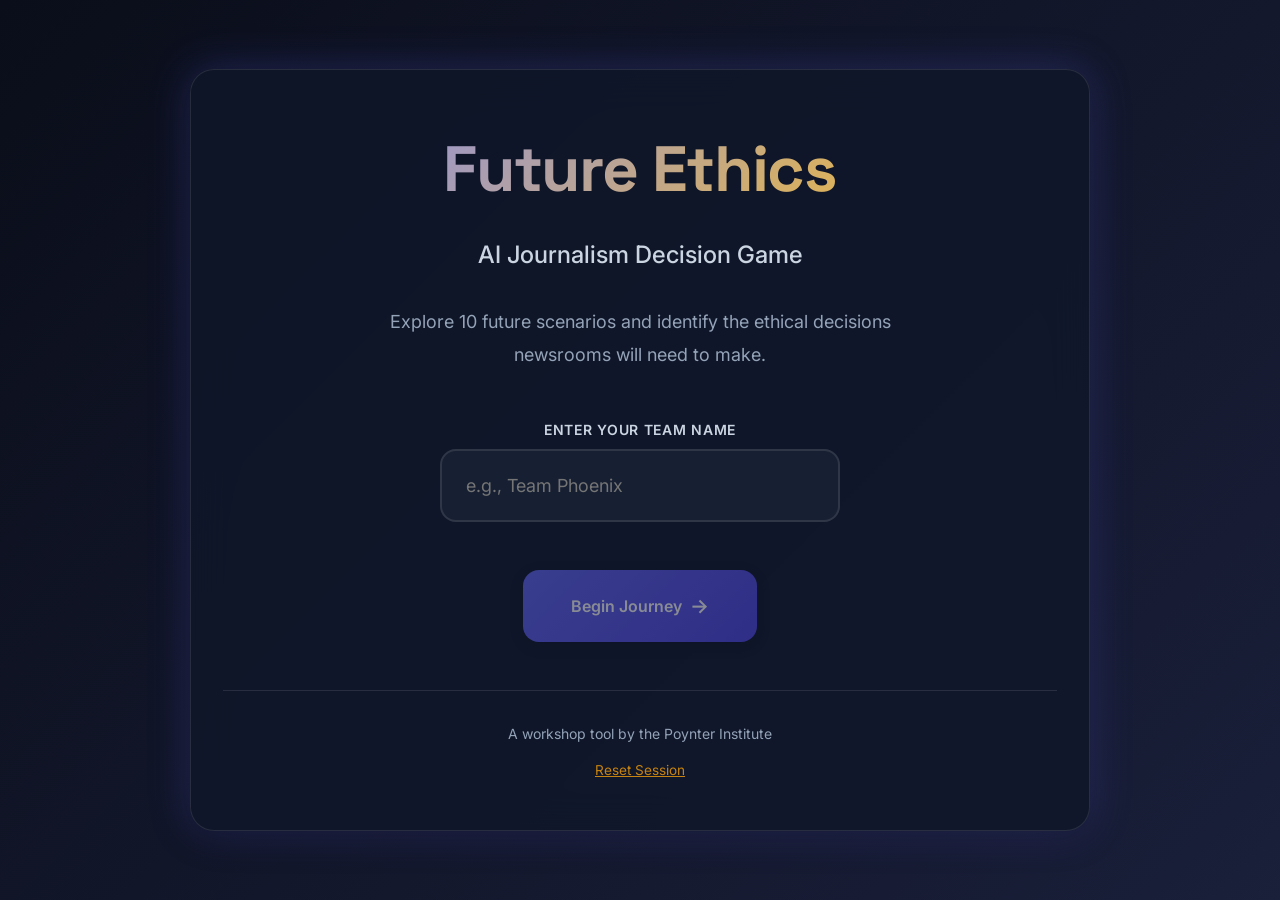
==== future-ethics-app/index.html @ bfcd943e "Initial commit: Future Ethics Decision Game Interactive AI ethics workshop tool for the Poynter Inst" ====
<!DOCTYPE html>
<html lang="en">

<head>
    <meta charset="UTF-8">
    <meta name="viewport" content="width=device-width, initial-scale=1.0">
    <title>Future Ethics Decision Game | Poynter Institute</title>
    <meta name="description"
        content="Interactive workshop game exploring ethical decisions in future journalism scenarios">

    <!-- Google Fonts -->
    <link rel="preconnect" href="https://fonts.googleapis.com">
    <link rel="preconnect" href="https://fonts.gstatic.com" crossorigin>
    <link
        href="https://fonts.googleapis.com/css2?family=Inter:wght@300;400;500;600;700&family=Space+Grotesk:wght@500;600;700&display=swap"
        rel="stylesheet">

    <!-- Styles -->
    <link rel="stylesheet" href="styles.css">
</head>

<body>
    <div class="app-container">
        <!-- Welcome Screen -->
        <div id="welcome-screen" class="screen active">
            <div class="welcome-content">
                <h1 class="main-title">Future Ethics</h1>
                <p class="subtitle">AI Journalism Decision Game</p>
                <p class="description">
                    Explore 10 future scenarios and identify the ethical decisions newsrooms will need to make.
                </p>

                <div class="team-input-container">
                    <label for="team-name">Enter Your Team Name</label>
                    <input type="text" id="team-name" placeholder="e.g., Team Phoenix" autocomplete="off">
                </div>

                <button id="start-btn" class="primary-btn" disabled>
                    Begin Journey
                    <span class="btn-arrow">→</span>
                </button>

                <div class="poynter-credit">
                    <p>A workshop tool by the Poynter Institute</p>
                    <button id="reset-session-link" class="text-link-btn">Reset Session</button>
                </div>
            </div>
        </div>

        <!-- Selection Screen (Phase 1) -->
        <div id="selection-screen" class="screen">
            <div class="selection-container">
                <h1 class="screen-title">Choose Your Scenario</h1>
                <p class="screen-subtitle">Select a future journalism scenario to explore</p>
                <div id="scenarios-grid" class="scenarios-grid">
                    <!-- Scenario cards will be rendered here -->
                </div>
            </div>
        </div>

        <!-- Ethical Issues Screen (Phase 2) -->
        <div id="ethics-screen" class="screen">
            <div class="phase-container">
                <div class="phase-header">
                    <span class="phase-badge">Phase 1: Ethical Issues</span>
                    <h2 id="ethics-scenario-title" class="scenario-title"></h2>
                </div>

                <div class="phase-layout">
                    <div class="scenario-info-panel">
                        <div class="info-group">
                            <h4>The Story</h4>
                            <p id="ethics-story-text"></p>
                        </div>
                        <div class="info-group">
                            <h4>Strong Signals</h4>
                            <ul id="ethics-signals-list"></ul>
                        </div>
                        <div class="info-group">
                            <h4>Potential Paths Forward</h4>
                            <div id="ethics-choices-list" class="choices-list"></div>
                        </div>
                    </div>

                    <div class="input-panel">
                        <h3>What ethical issues do you see?</h3>
                        <p class="input-hint">List the main ethical challenges or concerns this scenario presents. <span id="issues-count" class="count-badge">0 issues identified</span></p>

                        <div class="issue-input-container">
                            <textarea id="issue-input" placeholder="e.g., Loss of human editorial oversight..."
                                rows="3"></textarea>
                            <button id="add-issue-btn" class="secondary-btn">Add Issue</button>
                        </div>

                        <div id="issues-list" class="issues-list">
                            <!-- Added issues will appear here -->
                        </div>
                    </div>
                </div>

                <div class="navigation mt-auto">
                    <button id="ethics-back-btn" class="nav-btn secondary-btn">
                        <span class="btn-arrow">←</span> Back to Scenarios
                    </button>
                    <button id="ethics-next-btn" class="nav-btn primary-btn" disabled>
                        Next: Safeguards <span class="btn-arrow">→</span>
                    </button>
                </div>
            </div>
        </div>

        <!-- Safeguards Screen (Phase 3) -->
        <div id="safeguards-screen" class="screen">
            <div class="phase-container">
                <div class="phase-header">
                    <span class="phase-badge">Phase 2: Safeguards & Guidelines</span>
                    <h2 id="safeguards-scenario-title" class="scenario-title"></h2>
                </div>

                <div class="phase-layout">
                    <div class="scenario-info-panel">
                        <div class="info-group">
                            <h4>Selected Ethical Issues</h4>
                            <ul id="selected-issues-list"></ul>
                        </div>
                    </div>

                    <div class="input-panel">
                        <h3>Safeguards & New Ethics Guidelines</h3>
                        <p class="input-hint">Add safeguards, policies, or guidelines your newsroom would implement. <span id="safeguards-count" class="count-badge">0 safeguards added</span></p>

                        <div class="safeguard-input-container">
                            <textarea id="safeguard-input" placeholder="e.g., Require human review for all AI-generated content before publication..." rows="3"></textarea>

                            <div class="safeguard-tags-input">
                                <label>Tag this safeguard:</label>
                                <div class="tag-checkboxes-inline">
                                    <label class="tag-checkbox-small">
                                        <input type="checkbox" value="Technical">
                                        <span>Technical</span>
                                    </label>
                                    <label class="tag-checkbox-small">
                                        <input type="checkbox" value="Editorial Policy">
                                        <span>Editorial</span>
                                    </label>
                                    <label class="tag-checkbox-small">
                                        <input type="checkbox" value="Training">
                                        <span>Training</span>
                                    </label>
                                    <label class="tag-checkbox-small">
                                        <input type="checkbox" value="Transparency">
                                        <span>Transparency</span>
                                    </label>
                                    <label class="tag-checkbox-small">
                                        <input type="checkbox" value="Organizational">
                                        <span>Organizational</span>
                                    </label>
                                </div>
                            </div>

                            <button id="add-safeguard-btn" class="secondary-btn">Add Safeguard</button>
                        </div>

                        <div id="safeguards-list" class="safeguards-list">
                            <!-- Added safeguards will appear here -->
                        </div>
                    </div>
                </div>

                <div class="navigation mt-auto">
                    <button id="safeguards-back-btn" class="nav-btn secondary-btn">
                        <span class="btn-arrow">←</span> Back to Issues
                    </button>
                    <button id="safeguards-next-btn" class="nav-btn primary-btn" disabled>
                        Next: Reflection <span class="btn-arrow">→</span>
                    </button>
                </div>
            </div>
        </div>

        <!-- Reflection Screen -->
        <div id="reflection-screen" class="screen">
            <div class="phase-container">
                <div class="phase-header">
                    <span class="phase-badge">Phase 3: Reflection</span>
                    <h2 id="reflection-scenario-title" class="scenario-title"></h2>
                </div>

                <div class="reflection-content">
                    <p class="reflection-intro">Before we finish, take a moment to reflect on your decision-making process.</p>

                    <div class="reflection-question">
                        <label for="reflection-hardest">What was the hardest part of this scenario to decide?</label>
                        <textarea id="reflection-hardest" rows="3" placeholder="What made this challenging?"></textarea>
                    </div>

                    <div class="reflection-question">
                        <label for="reflection-disagreement">Where did your team disagree most?</label>
                        <textarea id="reflection-disagreement" rows="3" placeholder="What points of tension emerged?"></textarea>
                    </div>

                    <div class="reflection-question">
                        <label for="reflection-confidence">How confident are you in these safeguards?</label>
                        <div class="confidence-scale">
                            <input type="range" id="reflection-confidence" min="1" max="5" value="3">
                            <div class="confidence-labels">
                                <span>Not confident</span>
                                <span id="confidence-value">3</span>
                                <span>Very confident</span>
                            </div>
                        </div>
                    </div>
                </div>

                <div class="navigation mt-auto">
                    <button id="reflection-back-btn" class="nav-btn secondary-btn">
                        <span class="btn-arrow">←</span> Back to Safeguards
                    </button>
                    <button id="reflection-finish-btn" class="nav-btn primary-btn">
                        View Final Summary <span class="btn-arrow">→</span>
                    </button>
                </div>
            </div>
        </div>

        <!-- Summary Screen -->
        <div id="summary-screen" class="screen">
            <div class="summary-container">
                <h1 class="summary-title">Future Ethics Roadmap</h1>
                <p class="summary-subtitle" id="team-name-display"></p>

                <div id="summary-content" class="summary-content">
                    <!-- Final results will be rendered here -->
                </div>

                <div class="summary-actions">
                    <button id="export-btn" class="secondary-btn">
                        Export Results
                    </button>
                    <button id="restart-btn" class="primary-btn">
                        Start New Session
                    </button>
                </div>
            </div>
        </div>
    </div>

    <!-- Loading Indicator -->
    <div id="loading-indicator" class="loading-indicator">
        <div class="spinner"></div>
        <p>Saving to Airtable...</p>
    </div>

    <!-- Scripts -->
    <script src="config.js" onerror="console.log('config.js not found, using local storage only')"></script>
    <script>
        // Fallback if config.js is not present (e.g., on GitHub Pages)
        if (typeof AIRTABLE_CONFIG === 'undefined') {
            var AIRTABLE_CONFIG = { apiKey: '', baseId: '', tableName: '', get apiUrl() { return ''; } };
        }
    </script>
    <script src="app.js"></script>
</body>

</html>
---- future-ethics-app/styles.css ----
/* ===================================
   CSS Reset & Base Styles
   =================================== */

* {
    margin: 0;
    padding: 0;
    box-sizing: border-box;
}

:root {
    /* Premium Color Palette */
    --color-bg-dark: #0a0e1a;
    --color-bg-card: rgba(15, 23, 42, 0.8);
    --color-bg-input: rgba(30, 41, 59, 0.6);

    --color-primary: #6366f1;
    --color-primary-light: #818cf8;
    --color-primary-dark: #4f46e5;

    --color-accent: #f59e0b;
    --color-accent-light: #fbbf24;

    --color-success: #10b981;
    --color-danger: #ef4444;

    --color-text-primary: #f8fafc;
    --color-text-secondary: #cbd5e1;
    --color-text-muted: #94a3b8;

    /* Typography */
    --font-primary: 'Inter', -apple-system, BlinkMacSystemFont, sans-serif;
    --font-display: 'Space Grotesk', sans-serif;

    /* Spacing */
    --spacing-xs: 0.5rem;
    --spacing-sm: 1rem;
    --spacing-md: 1.5rem;
    --spacing-lg: 2rem;
    --spacing-xl: 3rem;

    /* Border Radius */
    --radius-sm: 0.5rem;
    --radius-md: 1rem;
    --radius-lg: 1.5rem;

    /* Shadows */
    --shadow-sm: 0 2px 8px rgba(0, 0, 0, 0.1);
    --shadow-md: 0 4px 16px rgba(0, 0, 0, 0.2);
    --shadow-lg: 0 8px 32px rgba(0, 0, 0, 0.3);
    --shadow-glow: 0 0 40px rgba(99, 102, 241, 0.3);
}

body {
    font-family: var(--font-primary);
    background: var(--color-bg-dark);
    color: var(--color-text-primary);
    line-height: 1.6;
    overflow-x: hidden;
    min-height: 100vh;

    /* Animated gradient background */
    background: linear-gradient(135deg,
            #0a0e1a 0%,
            #1a1f3a 50%,
            #0f1729 100%);
    background-size: 200% 200%;
    animation: gradientShift 15s ease infinite;
}

@keyframes gradientShift {

    0%,
    100% {
        background-position: 0% 50%;
    }

    50% {
        background-position: 100% 50%;
    }
}

/* ===================================
   App Container
   =================================== */

.app-container {
    width: 100%;
    min-height: 100vh;
    display: flex;
    align-items: center;
    justify-content: center;
    padding: var(--spacing-md);
}

.screen {
    display: none;
    width: 100%;
    max-width: 900px;
    animation: fadeIn 0.5s ease;
}

.screen.active {
    display: block;
}

@keyframes fadeIn {
    from {
        opacity: 0;
        transform: translateY(20px);
    }

    to {
        opacity: 1;
        transform: translateY(0);
    }
}

/* ===================================
   Welcome Screen
   =================================== */

.welcome-content {
    text-align: center;
    padding: var(--spacing-xl) var(--spacing-lg);
    background: var(--color-bg-card);
    backdrop-filter: blur(20px);
    border-radius: var(--radius-lg);
    border: 1px solid rgba(255, 255, 255, 0.1);
    box-shadow: var(--shadow-lg), var(--shadow-glow);
}

.main-title {
    font-family: var(--font-display);
    font-size: 4rem;
    font-weight: 700;
    background: linear-gradient(135deg, var(--color-primary-light), var(--color-accent-light));
    -webkit-background-clip: text;
    -webkit-text-fill-color: transparent;
    background-clip: text;
    margin-bottom: var(--spacing-sm);
    letter-spacing: -0.02em;
}

.text-link-btn {
    background: none;
    border: none;
    color: var(--color-accent);
    font-size: 0.85rem;
    text-decoration: underline;
    cursor: pointer;
    margin-top: 1rem;
    opacity: 0.8;
    transition: opacity 0.2s;
    font-family: inherit;
}

.text-link-btn:hover {
    opacity: 1;
}

.subtitle {
    font-size: 1.5rem;
    color: var(--color-text-secondary);
    margin-bottom: var(--spacing-lg);
    font-weight: 500;
}

.description {
    font-size: 1.125rem;
    color: var(--color-text-muted);
    max-width: 600px;
    margin: 0 auto var(--spacing-xl);
    line-height: 1.8;
}

.team-input-container {
    margin: var(--spacing-xl) auto;
    max-width: 400px;
}

.team-input-container label {
    display: block;
    font-size: 0.875rem;
    font-weight: 600;
    color: var(--color-text-secondary);
    margin-bottom: var(--spacing-xs);
    text-transform: uppercase;
    letter-spacing: 0.05em;
}

.team-input-container input {
    width: 100%;
    padding: var(--spacing-md);
    background: var(--color-bg-input);
    border: 2px solid rgba(255, 255, 255, 0.1);
    border-radius: var(--radius-md);
    color: var(--color-text-primary);
    font-size: 1.125rem;
    font-family: var(--font-primary);
    transition: all 0.3s ease;
}

.team-input-container input:focus {
    outline: none;
    border-color: var(--color-primary);
    box-shadow: 0 0 0 4px rgba(99, 102, 241, 0.1);
}

.poynter-credit {
    margin-top: var(--spacing-xl);
    padding-top: var(--spacing-lg);
    border-top: 1px solid rgba(255, 255, 255, 0.1);
}

.poynter-credit p {
    font-size: 0.875rem;
    color: var(--color-text-muted);
}

/* ===================================
   Buttons
   =================================== */

.primary-btn,
.secondary-btn,
.add-btn {
    padding: var(--spacing-md) var(--spacing-xl);
    border: none;
    border-radius: var(--radius-md);
    font-family: var(--font-primary);
    font-size: 1rem;
    font-weight: 600;
    cursor: pointer;
    transition: all 0.3s ease;
    display: inline-flex;
    align-items: center;
    gap: var(--spacing-xs);
    position: relative;
    overflow: hidden;
}

.primary-btn {
    background: linear-gradient(135deg, var(--color-primary), var(--color-primary-dark));
    color: white;
    box-shadow: var(--shadow-md);
}

.primary-btn:hover:not(:disabled) {
    transform: translateY(-2px);
    box-shadow: var(--shadow-lg), 0 0 30px rgba(99, 102, 241, 0.4);
}

.primary-btn:active:not(:disabled) {
    transform: translateY(0);
}

.primary-btn:disabled {
    opacity: 0.5;
    cursor: not-allowed;
}

.secondary-btn {
    background: var(--color-bg-input);
    color: var(--color-text-primary);
    border: 2px solid rgba(255, 255, 255, 0.1);
}

.secondary-btn:hover:not(:disabled) {
    border-color: var(--color-primary);
    background: rgba(99, 102, 241, 0.1);
}

.add-btn {
    background: linear-gradient(135deg, var(--color-accent), #ea580c);
    color: white;
    padding: var(--spacing-sm) var(--spacing-md);
    font-size: 0.875rem;
}

.add-btn:hover {
    transform: translateY(-2px);
    box-shadow: 0 4px 16px rgba(245, 158, 11, 0.3);
}

.btn-arrow {
    font-size: 1.25rem;
    transition: transform 0.3s ease;
}

.primary-btn:hover .btn-arrow {
    transform: translateX(4px);
}

.secondary-btn:hover .btn-arrow {
    transform: translateX(-4px);
}

/* ===================================
   Phase Layouts (Scenarios, Ethics, Safeguards)
   =================================== */

.selection-container,
.phase-container {
    padding: var(--spacing-lg);
    width: 100%;
}

.scenarios-grid {
    display: grid;
    grid-template-columns: repeat(auto-fill, minmax(240px, 1fr));
    gap: var(--spacing-md);
    margin-top: var(--spacing-xl);
}

.scenario-card-btn {
    background: var(--color-bg-card);
    backdrop-filter: blur(20px);
    border: 1px solid rgba(255, 255, 255, 0.1);
    border-radius: var(--radius-md);
    padding: var(--spacing-lg);
    text-align: left;
    cursor: pointer;
    transition: all 0.3s ease;
    display: flex;
    flex-direction: column;
    height: 100%;
    min-height: 180px;
}

.scenario-card-btn:hover {
    transform: translateY(-5px);
    border-color: var(--color-primary);
    box-shadow: var(--shadow-glow);
}

.scenario-card-btn .card-index {
    font-size: 0.75rem;
    font-weight: 700;
    color: var(--color-accent);
    text-transform: uppercase;
    margin-bottom: var(--spacing-xs);
    letter-spacing: 0.1em;
}

.scenario-card-btn .card-title {
    font-family: var(--font-display);
    font-size: 1.25rem;
    color: var(--color-text-primary);
    line-height: 1.3;
}

/* Phase Headers & UI */

.phase-header {
    margin-bottom: var(--spacing-lg);
    border-bottom: 2px solid rgba(99, 102, 241, 0.3);
    padding-bottom: var(--spacing-md);
}

.phase-badge {
    display: inline-block;
    padding: 0.25rem 0.75rem;
    background: rgba(99, 102, 241, 0.1);
    border: 1px solid var(--color-primary);
    border-radius: 100px;
    font-size: 0.75rem;
    font-weight: 700;
    color: var(--color-primary-light);
    text-transform: uppercase;
    margin-bottom: var(--spacing-sm);
}

.phase-layout {
    display: grid;
    grid-template-columns: 1fr 1fr;
    gap: var(--spacing-xl);
    margin-bottom: var(--spacing-xl);
}

.scenario-info-panel {
    background: rgba(255, 255, 255, 0.03);
    border-radius: var(--radius-md);
    padding: var(--spacing-lg);
    border: 1px solid rgba(255, 255, 255, 0.05);
}

.info-group h4 {
    font-family: var(--font-display);
    color: var(--color-accent-light);
    margin-bottom: var(--spacing-xs);
    text-transform: uppercase;
    font-size: 0.875rem;
    letter-spacing: 0.05em;
}

.info-group p,
.info-group ul {
    font-size: 0.9375rem;
    color: var(--color-text-secondary);
    line-height: 1.7;
    margin-bottom: var(--spacing-md);
}

.info-group ul {
    list-style: none;
    padding: 0;
}

.info-group li {
    padding: var(--spacing-xs) 0;
    border-bottom: 1px solid rgba(255, 255, 255, 0.05);
}

/* Input Panels */

.input-panel h3 {
    margin-bottom: var(--spacing-xs);
    font-family: var(--font-display);
}

.input-hint {
    font-size: 0.875rem;
    color: var(--color-text-muted);
    margin-bottom: var(--spacing-lg);
}

.issue-input-container {
    margin-bottom: var(--spacing-lg);
}

.issue-input-container textarea,
#safeguards-input {
    width: 100%;
    padding: var(--spacing-md);
    background: var(--color-bg-input);
    border: 2px solid rgba(255, 255, 255, 0.1);
    border-radius: var(--radius-md);
    color: var(--color-text-primary);
    font-size: 1rem;
    font-family: var(--font-primary);
    resize: vertical;
    transition: all 0.3s ease;
    margin-bottom: var(--spacing-sm);
}

.issue-input-container textarea:focus,
#safeguards-input:focus {
    outline: none;
    border-color: var(--color-primary);
}

.issues-list {
    display: flex;
    flex-direction: column;
    gap: var(--spacing-sm);
}

.issue-item {
    background: rgba(99, 102, 241, 0.1);
    border: 1px solid rgba(99, 102, 241, 0.3);
    border-radius: var(--radius-md);
    padding: var(--spacing-md);
    display: flex;
    justify-content: space-between;
    align-items: flex-start;
    animation: slideIn 0.3s ease;
}

@keyframes slideIn {
    from {
        opacity: 0;
        transform: translateX(-20px);
    }

    to {
        opacity: 1;
        transform: translateX(0);
    }
}

#selected-issues-list {
    list-style: disc;
    padding-left: var(--spacing-md);
}

#selected-issues-list li {
    margin-bottom: var(--spacing-xs);
    color: var(--color-text-secondary);
}

/* Utilities */
.mt-auto {
    margin-top: auto;
}

.hidden {
    display: none !important;
}

@keyframes slideIn {
    from {
        opacity: 0;
        transform: translateX(-20px);
    }

    to {
        opacity: 1;
        transform: translateX(0);
    }
}

.decision-text {
    flex: 1;
    color: var(--color-text-secondary);
    line-height: 1.6;
}

.delete-btn {
    background: none;
    border: none;
    color: var(--color-danger);
    cursor: pointer;
    font-size: 1.25rem;
    padding: var(--spacing-xs);
    opacity: 0.7;
    transition: opacity 0.3s ease;
}

.delete-btn:hover {
    opacity: 1;
}

/* ===================================
   Navigation
   =================================== */

.navigation {
    display: flex;
    justify-content: space-between;
    gap: var(--spacing-md);
}

.nav-btn {
    flex: 1;
    max-width: 200px;
}

/* ===================================
   Summary Screen
   =================================== */

.summary-container {
    padding: var(--spacing-xl) var(--spacing-lg);
}

.summary-title {
    font-family: var(--font-display);
    font-size: 3rem;
    font-weight: 700;
    text-align: center;
    background: linear-gradient(135deg, var(--color-primary-light), var(--color-accent-light));
    -webkit-background-clip: text;
    -webkit-text-fill-color: transparent;
    background-clip: text;
    margin-bottom: var(--spacing-sm);
}

.summary-subtitle {
    text-align: center;
    font-size: 1.25rem;
    color: var(--color-text-secondary);
    margin-bottom: var(--spacing-xl);
}

.summary-content {
    margin-bottom: var(--spacing-xl);
}

.summary-scenario {
    background: var(--color-bg-card);
    backdrop-filter: blur(20px);
    border-radius: var(--radius-lg);
    border: 1px solid rgba(255, 255, 255, 0.1);
    padding: var(--spacing-lg);
    margin-bottom: var(--spacing-lg);
}

.summary-scenario h3 {
    font-family: var(--font-display);
    font-size: 1.5rem;
    color: var(--color-primary-light);
    margin-bottom: var(--spacing-md);
}

.summary-scenario ul {
    list-style: none;
    padding: 0;
}

.summary-scenario li {
    color: var(--color-text-secondary);
    padding: var(--spacing-sm);
    margin-bottom: var(--spacing-xs);
    background: rgba(99, 102, 241, 0.05);
    border-left: 3px solid var(--color-accent);
    border-radius: var(--radius-sm);
    line-height: 1.6;
}

.summary-actions {
    display: flex;
    justify-content: center;
    gap: var(--spacing-md);
    margin-bottom: var(--spacing-lg);
}

.airtable-status {
    text-align: center;
    padding: var(--spacing-md);
    background: rgba(16, 185, 129, 0.1);
    border: 1px solid rgba(16, 185, 129, 0.3);
    border-radius: var(--radius-md);
}

.airtable-status p {
    color: var(--color-success);
    font-weight: 600;
}

/* ===================================
   Loading Indicator
   =================================== */

.loading-indicator {
    position: fixed;
    bottom: var(--spacing-lg);
    right: var(--spacing-lg);
    background: var(--color-bg-card);
    backdrop-filter: blur(20px);
    border: 1px solid rgba(255, 255, 255, 0.1);
    border-radius: var(--radius-md);
    padding: var(--spacing-md) var(--spacing-lg);
    display: none;
    align-items: center;
    gap: var(--spacing-sm);
    box-shadow: var(--shadow-lg);
    z-index: 1000;
}

.loading-indicator.active {
    display: flex;
}

.spinner {
    width: 20px;
    height: 20px;
    border: 3px solid rgba(99, 102, 241, 0.3);
    border-top-color: var(--color-primary);
    border-radius: 50%;
    animation: spin 0.8s linear infinite;
}

@keyframes spin {
    to {
        transform: rotate(360deg);
    }
}

.airtable-status-toast {
    position: fixed;
    top: 20px;
    right: 20px;
    padding: 1rem 1.5rem;
    border-radius: var(--radius-md);
    background: var(--color-bg-card);
    backdrop-filter: blur(20px);
    border: 1px solid rgba(255, 255, 255, 0.1);
    box-shadow: var(--shadow-lg);
    z-index: 2000;
    animation: slideInRight 0.3s ease;
}

.airtable-status-toast.success {
    border-color: var(--color-success);
    color: var(--color-success);
}

@keyframes slideInRight {
    from {
        opacity: 0;
        transform: translateX(20px);
    }

    to {
        opacity: 1;
        transform: translateX(0);
    }
}

@media (max-width: 768px) {
    .main-title {
        font-size: 2.5rem;
    }

    .subtitle {
        font-size: 1.25rem;
    }

    .scenario-title {
        font-size: 2rem;
    }

    .decision-input-container {
        flex-direction: column;
    }

    .navigation {
        flex-direction: column;
    }

    .nav-btn {
        max-width: 100%;
    }

    .summary-actions {
        flex-direction: column;
    }

    .summary-actions button {
        width: 100%;
    }
}

@media (max-width: 480px) {
    .app-container {
        padding: var(--spacing-sm);
    }

    .welcome-content,
    .scenario-card,
    .ethics-section {
        padding: var(--spacing-lg);
    }

    .main-title {
        font-size: 2rem;
    }
}

/* ===================================
   New Features: Choices, Tags, Reflection, Save Indicator
   =================================== */

/* Scenario Choices Display */
.choices-list {
    display: flex;
    flex-direction: column;
    gap: var(--spacing-sm);
    margin-top: var(--spacing-sm);
}

.choice-card {
    background: var(--color-bg-input);
    border: 1px solid rgba(99, 102, 241, 0.2);
    border-radius: var(--radius-sm);
    padding: var(--spacing-sm);
    transition: all 0.3s ease;
}

.choice-card:hover {
    border-color: rgba(99, 102, 241, 0.4);
    background: rgba(30, 41, 59, 0.8);
}

.choice-header {
    display: flex;
    align-items: center;
    gap: var(--spacing-xs);
    margin-bottom: var(--spacing-xs);
}

.choice-number {
    display: inline-flex;
    align-items: center;
    justify-content: center;
    width: 24px;
    height: 24px;
    background: var(--color-primary);
    color: white;
    border-radius: 50%;
    font-size: 0.75rem;
    font-weight: 600;
    flex-shrink: 0;
}

.choice-consequence {
    font-size: 0.875rem;
    color: var(--color-text-secondary);
    line-height: 1.5;
    padding-left: 32px;
}

/* Issue Count Badge */
.count-badge {
    display: inline-block;
    background: var(--color-primary);
    color: white;
    padding: 0.25rem 0.75rem;
    border-radius: 1rem;
    font-size: 0.875rem;
    font-weight: 600;
    margin-left: var(--spacing-sm);
}

/* Safeguard Input Container */
.safeguard-input-container {
    display: flex;
    flex-direction: column;
    gap: var(--spacing-sm);
}

.safeguard-tags-input {
    display: flex;
    flex-direction: column;
    gap: 0.5rem;
}

.safeguard-tags-input label {
    font-size: 0.875rem;
    color: var(--color-text-secondary);
    font-weight: 500;
}

.tag-checkboxes-inline {
    display: flex;
    flex-wrap: wrap;
    gap: var(--spacing-xs);
}

.tag-checkbox-small {
    display: flex;
    align-items: center;
    gap: 0.25rem;
    padding: 0.25rem 0.75rem;
    background: var(--color-bg-input);
    border: 2px solid rgba(99, 102, 241, 0.3);
    border-radius: var(--radius-sm);
    cursor: pointer;
    transition: all 0.3s ease;
    user-select: none;
}

.tag-checkbox-small:hover {
    border-color: var(--color-primary);
    background: rgba(30, 41, 59, 0.8);
}

.tag-checkbox-small input[type="checkbox"] {
    width: 16px;
    height: 16px;
    cursor: pointer;
    accent-color: var(--color-primary);
}

.tag-checkbox-small input[type="checkbox"]:checked + span {
    color: var(--color-primary-light);
    font-weight: 600;
}

.tag-checkbox-small span {
    font-size: 0.8125rem;
    color: var(--color-text-secondary);
    transition: all 0.3s ease;
}

/* Safeguards List */
.safeguards-list {
    display: flex;
    flex-direction: column;
    gap: var(--spacing-sm);
    margin-top: var(--spacing-md);
}

.safeguard-item {
    display: flex;
    align-items: flex-start;
    gap: var(--spacing-sm);
    padding: var(--spacing-sm);
    background: var(--color-bg-input);
    border: 1px solid rgba(99, 102, 241, 0.2);
    border-radius: var(--radius-sm);
    transition: all 0.3s ease;
}

.safeguard-item:hover {
    border-color: rgba(99, 102, 241, 0.4);
    background: rgba(30, 41, 59, 0.8);
}

.safeguard-item-content {
    flex: 1;
    display: flex;
    flex-direction: column;
    gap: 0.5rem;
}

.safeguard-text {
    color: var(--color-text-primary);
    line-height: 1.5;
}

.safeguard-item-tags {
    display: flex;
    flex-wrap: wrap;
    gap: 0.25rem;
}

.tag-pill-small {
    display: inline-block;
    padding: 0.125rem 0.5rem;
    background: rgba(99, 102, 241, 0.2);
    color: var(--color-primary-light);
    border: 1px solid rgba(99, 102, 241, 0.4);
    border-radius: 0.75rem;
    font-size: 0.6875rem;
    font-weight: 600;
}

/* Summary Safeguards */
.summary-safeguard-item {
    margin-bottom: var(--spacing-md);
    padding: var(--spacing-sm);
    background: rgba(15, 23, 42, 0.5);
    border-radius: var(--radius-sm);
}

.summary-safeguard-item p {
    margin-top: 0.5rem;
    line-height: 1.6;
}

/* Reflection Screen */
.reflection-content {
    display: flex;
    flex-direction: column;
    gap: var(--spacing-lg);
    padding: var(--spacing-lg);
}

.reflection-intro {
    color: var(--color-text-secondary);
    font-size: 1.125rem;
    text-align: center;
    margin-bottom: var(--spacing-sm);
}

.reflection-question {
    display: flex;
    flex-direction: column;
    gap: var(--spacing-sm);
}

.reflection-question label {
    font-weight: 600;
    color: var(--color-text-primary);
    font-size: 1rem;
}

.reflection-question textarea {
    background: var(--color-bg-input);
    border: 2px solid rgba(99, 102, 241, 0.3);
    border-radius: var(--radius-sm);
    padding: var(--spacing-sm);
    color: var(--color-text-primary);
    font-family: var(--font-primary);
    font-size: 0.9375rem;
    resize: vertical;
    transition: all 0.3s ease;
}

.reflection-question textarea:focus {
    outline: none;
    border-color: var(--color-primary);
    background: rgba(30, 41, 59, 0.8);
}

.confidence-scale {
    display: flex;
    flex-direction: column;
    gap: var(--spacing-sm);
}

.confidence-scale input[type="range"] {
    width: 100%;
    height: 8px;
    border-radius: 4px;
    background: var(--color-bg-input);
    outline: none;
    -webkit-appearance: none;
}

.confidence-scale input[type="range"]::-webkit-slider-thumb {
    -webkit-appearance: none;
    appearance: none;
    width: 24px;
    height: 24px;
    border-radius: 50%;
    background: var(--color-primary);
    cursor: pointer;
    box-shadow: 0 2px 8px rgba(99, 102, 241, 0.5);
    transition: all 0.3s ease;
}

.confidence-scale input[type="range"]::-webkit-slider-thumb:hover {
    background: var(--color-primary-light);
    transform: scale(1.1);
}

.confidence-scale input[type="range"]::-moz-range-thumb {
    width: 24px;
    height: 24px;
    border-radius: 50%;
    background: var(--color-primary);
    cursor: pointer;
    border: none;
    box-shadow: 0 2px 8px rgba(99, 102, 241, 0.5);
    transition: all 0.3s ease;
}

.confidence-scale input[type="range"]::-moz-range-thumb:hover {
    background: var(--color-primary-light);
    transform: scale(1.1);
}

.confidence-labels {
    display: flex;
    justify-content: space-between;
    align-items: center;
    font-size: 0.875rem;
    color: var(--color-text-secondary);
}

#confidence-value {
    font-size: 1.5rem;
    font-weight: 700;
    color: var(--color-primary);
}

/* Summary Tags */
.summary-tags {
    display: flex;
    flex-wrap: wrap;
    gap: var(--spacing-xs);
    margin-bottom: var(--spacing-sm);
}

.tag-pill {
    display: inline-block;
    padding: 0.25rem 0.75rem;
    background: rgba(99, 102, 241, 0.2);
    color: var(--color-primary-light);
    border: 1px solid rgba(99, 102, 241, 0.4);
    border-radius: 1rem;
    font-size: 0.75rem;
    font-weight: 600;
}

/* Auto-Save Indicator */
.save-indicator {
    position: fixed;
    bottom: 20px;
    right: 20px;
    background: var(--color-success);
    color: white;
    padding: 0.75rem 1.5rem;
    border-radius: var(--radius-sm);
    font-size: 0.875rem;
    font-weight: 600;
    box-shadow: var(--shadow-md);
    opacity: 0;
    transform: translateY(20px);
    transition: all 0.3s ease;
    z-index: 1000;
    pointer-events: none;
}

.save-indicator.show {
    opacity: 1;
    transform: translateY(0);
}

/* Responsive adjustments for new features */
@media (max-width: 768px) {
    .tag-checkboxes {
        flex-direction: column;
    }

    .tag-checkbox {
        width: 100%;
    }

    .choice-consequence {
        padding-left: 0;
        margin-top: var(--spacing-xs);
    }
}
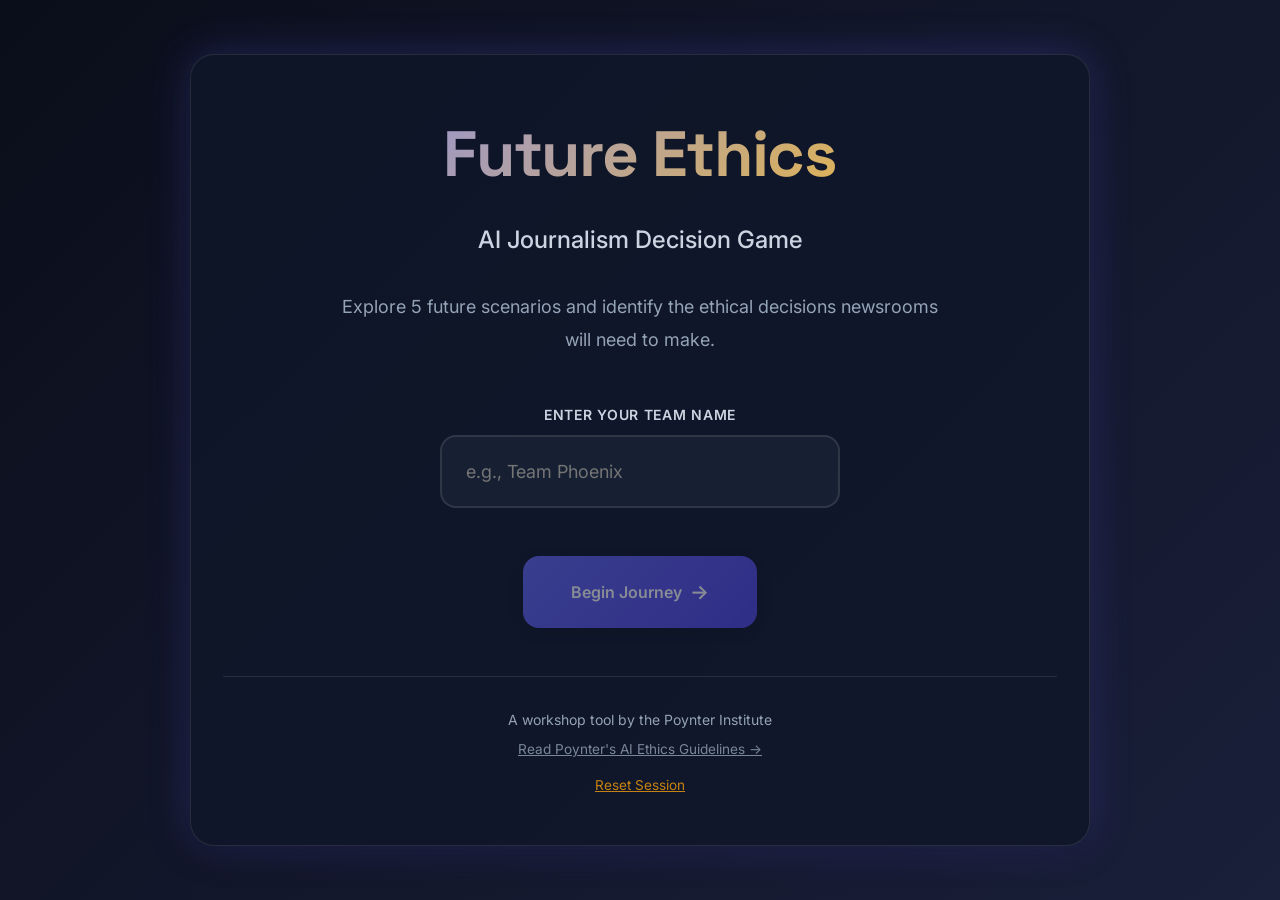
==== commit 7ce832ab: "Overhaul for Hacks/Hackers Baltimore workshop session - Cull to 5 scenarios: Vibe-Coded Reality, Bey" ====
--- a/future-ethics-app/index.html
+++ b/future-ethics-app/index.html
@@ -27,7 +27,7 @@
                 <h1 class="main-title">Future Ethics</h1>
                 <p class="subtitle">AI Journalism Decision Game</p>
                 <p class="description">
-                    Explore 10 future scenarios and identify the ethical decisions newsrooms will need to make.
+                    Explore 5 future scenarios and identify the ethical decisions newsrooms will need to make.
                 </p>
 
                 <div class="team-input-container">
@@ -37,17 +37,22 @@
 
                 <button id="start-btn" class="primary-btn" disabled>
                     Begin Journey
-                    <span class="btn-arrow">→</span>
+                    <span class="btn-arrow">&rarr;</span>
                 </button>
 
                 <div class="poynter-credit">
                     <p>A workshop tool by the Poynter Institute</p>
+                    <p style="margin-top: 8px; font-size: 0.85rem; opacity: 0.8;">
+                        <a href="https://www.poynter.org/ai-ethics-journalism/ai-ethics-guidelines/" target="_blank"
+                            rel="noopener" style="color: inherit; text-decoration: underline;">Read Poynter's AI Ethics
+                            Guidelines &rarr;</a>
+                    </p>
                     <button id="reset-session-link" class="text-link-btn">Reset Session</button>
                 </div>
             </div>
         </div>
 
-        <!-- Selection Screen (Phase 1) -->
+        <!-- Selection Screen -->
         <div id="selection-screen" class="screen">
             <div class="selection-container">
                 <h1 class="screen-title">Choose Your Scenario</h1>
@@ -58,38 +63,126 @@
             </div>
         </div>
 
+        <!-- Path Selection Screen -->
+        <div id="path-screen" class="screen">
+            <div class="phase-container">
+                <div class="progress-stepper">
+                    <div class="step active">
+                        <span class="step-number">1</span>
+                        <span class="step-label">Choose Path</span>
+                    </div>
+                    <div class="step-connector"></div>
+                    <div class="step">
+                        <span class="step-number">2</span>
+                        <span class="step-label">Issues</span>
+                    </div>
+                    <div class="step-connector"></div>
+                    <div class="step">
+                        <span class="step-number">3</span>
+                        <span class="step-label">Safeguards</span>
+                    </div>
+                    <div class="step-connector"></div>
+                    <div class="step">
+                        <span class="step-number">4</span>
+                        <span class="step-label">Reflection</span>
+                    </div>
+                </div>
+
+                <!-- Timer -->
+                <div class="timer-bar hidden">
+                    <span class="timer-display"></span>
+                </div>
+
+                <div class="phase-header">
+                    <h2 id="path-scenario-title" class="scenario-title"></h2>
+                </div>
+
+                <div class="path-story">
+                    <button class="story-toggle" id="story-toggle">
+                        <h4>The Story <span class="toggle-icon" id="toggle-icon">+</span></h4>
+                    </button>
+                    <div class="story-body collapsed" id="story-body">
+                        <p id="path-story-text"></p>
+                        <div class="path-signals">
+                            <h4>Strong Signals</h4>
+                            <ul id="path-signals-list"></ul>
+                        </div>
+                    </div>
+                </div>
+
+                <div class="path-selection">
+                    <h3 class="path-prompt">Your newsroom faces this future. Which path do you take?</h3>
+                    <div id="paths-grid" class="paths-grid">
+                        <!-- Path cards will be rendered here -->
+                    </div>
+                </div>
+
+                <div class="navigation mt-auto">
+                    <button id="path-back-btn" class="nav-btn secondary-btn">
+                        <span class="btn-arrow">&larr;</span> Scenarios
+                    </button>
+                    <span></span>
+                </div>
+            </div>
+        </div>
+
         <!-- Ethical Issues Screen (Phase 2) -->
         <div id="ethics-screen" class="screen">
             <div class="phase-container">
+                <div class="progress-stepper">
+                    <div class="step completed">
+                        <span class="step-number">&#10003;</span>
+                        <span class="step-label">Path</span>
+                    </div>
+                    <div class="step-connector completed"></div>
+                    <div class="step active">
+                        <span class="step-number">2</span>
+                        <span class="step-label">Issues</span>
+                    </div>
+                    <div class="step-connector"></div>
+                    <div class="step">
+                        <span class="step-number">3</span>
+                        <span class="step-label">Safeguards</span>
+                    </div>
+                    <div class="step-connector"></div>
+                    <div class="step">
+                        <span class="step-number">4</span>
+                        <span class="step-label">Reflection</span>
+                    </div>
+                </div>
+
+                <!-- Timer -->
+                <div class="timer-bar hidden">
+                    <span class="timer-display"></span>
+                </div>
+
                 <div class="phase-header">
-                    <span class="phase-badge">Phase 1: Ethical Issues</span>
+                    <span class="phase-badge">Phase 2: Ethical Issues</span>
                     <h2 id="ethics-scenario-title" class="scenario-title"></h2>
+                </div>
+
+                <div class="chosen-path-banner" id="chosen-path-banner">
+                    <span class="chosen-path-label">Your chosen path:</span>
+                    <span class="chosen-path-text" id="chosen-path-text"></span>
                 </div>
 
                 <div class="phase-layout">
                     <div class="scenario-info-panel">
                         <div class="info-group">
-                            <h4>The Story</h4>
-                            <p id="ethics-story-text"></p>
-                        </div>
-                        <div class="info-group">
-                            <h4>Strong Signals</h4>
-                            <ul id="ethics-signals-list"></ul>
-                        </div>
-                        <div class="info-group">
-                            <h4>Potential Paths Forward</h4>
-                            <div id="ethics-choices-list" class="choices-list"></div>
+                            <h4>The Tension</h4>
+                            <p id="ethics-tension-text"></p>
                         </div>
                     </div>
 
                     <div class="input-panel">
-                        <h3>What ethical issues do you see?</h3>
-                        <p class="input-hint">List the main ethical challenges or concerns this scenario presents. <span id="issues-count" class="count-badge">0 issues identified</span></p>
+                        <h3>What ethical issues does this path create?</h3>
+                        <p class="input-hint">Given the path your team chose, what ethical challenges arise? <span
+                                id="issues-count" class="count-badge">0 issues</span></p>
 
                         <div class="issue-input-container">
                             <textarea id="issue-input" placeholder="e.g., Loss of human editorial oversight..."
-                                rows="3"></textarea>
-                            <button id="add-issue-btn" class="secondary-btn">Add Issue</button>
+                                rows="2"></textarea>
+                            <button id="add-issue-btn" class="add-btn">+ Add Issue</button>
                         </div>
 
                         <div id="issues-list" class="issues-list">
@@ -100,10 +193,10 @@
 
                 <div class="navigation mt-auto">
                     <button id="ethics-back-btn" class="nav-btn secondary-btn">
-                        <span class="btn-arrow">←</span> Back to Scenarios
+                        <span class="btn-arrow">&larr;</span> Change Path
                     </button>
                     <button id="ethics-next-btn" class="nav-btn primary-btn" disabled>
-                        Next: Safeguards <span class="btn-arrow">→</span>
+                        Next: Safeguards <span class="btn-arrow">&rarr;</span>
                     </button>
                 </div>
             </div>
@@ -112,53 +205,73 @@
         <!-- Safeguards Screen (Phase 3) -->
         <div id="safeguards-screen" class="screen">
             <div class="phase-container">
+                <div class="progress-stepper">
+                    <div class="step completed">
+                        <span class="step-number">&#10003;</span>
+                        <span class="step-label">Path</span>
+                    </div>
+                    <div class="step-connector completed"></div>
+                    <div class="step completed">
+                        <span class="step-number">&#10003;</span>
+                        <span class="step-label">Issues</span>
+                    </div>
+                    <div class="step-connector completed"></div>
+                    <div class="step active">
+                        <span class="step-number">3</span>
+                        <span class="step-label">Safeguards</span>
+                    </div>
+                    <div class="step-connector"></div>
+                    <div class="step">
+                        <span class="step-number">4</span>
+                        <span class="step-label">Reflection</span>
+                    </div>
+                </div>
+
+                <!-- Timer -->
+                <div class="timer-bar hidden">
+                    <span class="timer-display"></span>
+                </div>
+
                 <div class="phase-header">
-                    <span class="phase-badge">Phase 2: Safeguards & Guidelines</span>
+                    <span class="phase-badge">Phase 3: Safeguards & Guidelines</span>
                     <h2 id="safeguards-scenario-title" class="scenario-title"></h2>
                 </div>
 
                 <div class="phase-layout">
                     <div class="scenario-info-panel">
                         <div class="info-group">
-                            <h4>Selected Ethical Issues</h4>
+                            <h4>Your Chosen Path</h4>
+                            <p id="safeguards-chosen-path"></p>
+                        </div>
+                        <div class="info-group">
+                            <h4>Your Ethical Issues</h4>
                             <ul id="selected-issues-list"></ul>
                         </div>
                     </div>
 
                     <div class="input-panel">
                         <h3>Safeguards & New Ethics Guidelines</h3>
-                        <p class="input-hint">Add safeguards, policies, or guidelines your newsroom would implement. <span id="safeguards-count" class="count-badge">0 safeguards added</span></p>
+                        <p class="input-hint">What policies would your newsroom implement to address these issues?
+                            <span id="safeguards-count" class="count-badge">0 safeguards</span>
+                        </p>
 
                         <div class="safeguard-input-container">
-                            <textarea id="safeguard-input" placeholder="e.g., Require human review for all AI-generated content before publication..." rows="3"></textarea>
+                            <textarea id="safeguard-input"
+                                placeholder="e.g., Require human review for all AI-generated content before publication..."
+                                rows="2"></textarea>
 
                             <div class="safeguard-tags-input">
-                                <label>Tag this safeguard:</label>
-                                <div class="tag-checkboxes-inline">
-                                    <label class="tag-checkbox-small">
-                                        <input type="checkbox" value="Technical">
-                                        <span>Technical</span>
-                                    </label>
-                                    <label class="tag-checkbox-small">
-                                        <input type="checkbox" value="Editorial Policy">
-                                        <span>Editorial</span>
-                                    </label>
-                                    <label class="tag-checkbox-small">
-                                        <input type="checkbox" value="Training">
-                                        <span>Training</span>
-                                    </label>
-                                    <label class="tag-checkbox-small">
-                                        <input type="checkbox" value="Transparency">
-                                        <span>Transparency</span>
-                                    </label>
-                                    <label class="tag-checkbox-small">
-                                        <input type="checkbox" value="Organizational">
-                                        <span>Organizational</span>
-                                    </label>
+                                <span class="tags-label">Tag (optional):</span>
+                                <div class="tag-pills-inline" id="tag-pills">
+                                    <button type="button" class="tag-toggle" data-value="Technical">Technical</button>
+                                    <button type="button" class="tag-toggle" data-value="Editorial">Editorial</button>
+                                    <button type="button" class="tag-toggle" data-value="Training">Training</button>
+                                    <button type="button" class="tag-toggle" data-value="Transparency">Transparency</button>
+                                    <button type="button" class="tag-toggle" data-value="Organizational">Organizational</button>
                                 </div>
                             </div>
 
-                            <button id="add-safeguard-btn" class="secondary-btn">Add Safeguard</button>
+                            <button id="add-safeguard-btn" class="add-btn">+ Add Safeguard</button>
                         </div>
 
                         <div id="safeguards-list" class="safeguards-list">
@@ -169,34 +282,64 @@
 
                 <div class="navigation mt-auto">
                     <button id="safeguards-back-btn" class="nav-btn secondary-btn">
-                        <span class="btn-arrow">←</span> Back to Issues
+                        <span class="btn-arrow">&larr;</span> Back to Issues
                     </button>
                     <button id="safeguards-next-btn" class="nav-btn primary-btn" disabled>
-                        Next: Reflection <span class="btn-arrow">→</span>
-                    </button>
-                </div>
-            </div>
-        </div>
-
-        <!-- Reflection Screen -->
+                        Next: Reflection <span class="btn-arrow">&rarr;</span>
+                    </button>
+                </div>
+            </div>
+        </div>
+
+        <!-- Reflection Screen (Phase 4) -->
         <div id="reflection-screen" class="screen">
             <div class="phase-container">
+                <div class="progress-stepper">
+                    <div class="step completed">
+                        <span class="step-number">&#10003;</span>
+                        <span class="step-label">Path</span>
+                    </div>
+                    <div class="step-connector completed"></div>
+                    <div class="step completed">
+                        <span class="step-number">&#10003;</span>
+                        <span class="step-label">Issues</span>
+                    </div>
+                    <div class="step-connector completed"></div>
+                    <div class="step completed">
+                        <span class="step-number">&#10003;</span>
+                        <span class="step-label">Safeguards</span>
+                    </div>
+                    <div class="step-connector completed"></div>
+                    <div class="step active">
+                        <span class="step-number">4</span>
+                        <span class="step-label">Reflection</span>
+                    </div>
+                </div>
+
+                <!-- Timer -->
+                <div class="timer-bar hidden">
+                    <span class="timer-display"></span>
+                </div>
+
                 <div class="phase-header">
-                    <span class="phase-badge">Phase 3: Reflection</span>
+                    <span class="phase-badge">Phase 4: Reflection</span>
                     <h2 id="reflection-scenario-title" class="scenario-title"></h2>
                 </div>
 
                 <div class="reflection-content">
-                    <p class="reflection-intro">Before we finish, take a moment to reflect on your decision-making process.</p>
+                    <p class="reflection-intro">Before we finish, take a moment to reflect on your decision-making
+                        process.</p>
 
                     <div class="reflection-question">
                         <label for="reflection-hardest">What was the hardest part of this scenario to decide?</label>
-                        <textarea id="reflection-hardest" rows="3" placeholder="What made this challenging?"></textarea>
+                        <textarea id="reflection-hardest" rows="3"
+                            placeholder="What made this challenging?"></textarea>
                     </div>
 
                     <div class="reflection-question">
                         <label for="reflection-disagreement">Where did your team disagree most?</label>
-                        <textarea id="reflection-disagreement" rows="3" placeholder="What points of tension emerged?"></textarea>
+                        <textarea id="reflection-disagreement" rows="3"
+                            placeholder="What points of tension emerged?"></textarea>
                     </div>
 
                     <div class="reflection-question">
@@ -214,10 +357,10 @@
 
                 <div class="navigation mt-auto">
                     <button id="reflection-back-btn" class="nav-btn secondary-btn">
-                        <span class="btn-arrow">←</span> Back to Safeguards
+                        <span class="btn-arrow">&larr;</span> Back to Safeguards
                     </button>
                     <button id="reflection-finish-btn" class="nav-btn primary-btn">
-                        View Final Summary <span class="btn-arrow">→</span>
+                        View Final Summary <span class="btn-arrow">&rarr;</span>
                     </button>
                 </div>
             </div>
@@ -259,6 +402,7 @@
             var AIRTABLE_CONFIG = { apiKey: '', baseId: '', tableName: '', get apiUrl() { return ''; } };
         }
     </script>
+    <script src="scenarios-fallback.js"></script>
     <script src="app.js"></script>
 </body>
 
--- a/future-ethics-app/styles.css
+++ b/future-ethics-app/styles.css
@@ -97,7 +97,7 @@
     display: none;
     width: 100%;
     max-width: 900px;
-    animation: fadeIn 0.5s ease;
+    animation: fadeIn 0.4s ease;
 }
 
 .screen.active {
@@ -107,7 +107,7 @@
 @keyframes fadeIn {
     from {
         opacity: 0;
-        transform: translateY(20px);
+        transform: translateY(12px);
     }
 
     to {
@@ -216,6 +216,117 @@
 .poynter-credit p {
     font-size: 0.875rem;
     color: var(--color-text-muted);
+}
+
+/* ===================================
+   Progress Stepper
+   =================================== */
+
+.progress-stepper {
+    display: flex;
+    align-items: center;
+    justify-content: center;
+    gap: 0;
+    margin-bottom: var(--spacing-lg);
+    padding: var(--spacing-sm) 0;
+}
+
+.step {
+    display: flex;
+    align-items: center;
+    gap: 0.5rem;
+    opacity: 0.4;
+    transition: opacity 0.3s ease;
+}
+
+.step.active,
+.step.completed {
+    opacity: 1;
+}
+
+.step-number {
+    display: inline-flex;
+    align-items: center;
+    justify-content: center;
+    width: 32px;
+    height: 32px;
+    border-radius: 50%;
+    background: rgba(255, 255, 255, 0.1);
+    border: 2px solid rgba(255, 255, 255, 0.2);
+    font-size: 0.875rem;
+    font-weight: 700;
+    color: var(--color-text-secondary);
+    flex-shrink: 0;
+}
+
+.step.active .step-number {
+    background: var(--color-primary);
+    border-color: var(--color-primary);
+    color: white;
+}
+
+.step.completed .step-number {
+    background: var(--color-success);
+    border-color: var(--color-success);
+    color: white;
+    font-size: 0.75rem;
+}
+
+.step-label {
+    font-size: 0.8125rem;
+    font-weight: 600;
+    color: var(--color-text-secondary);
+    text-transform: uppercase;
+    letter-spacing: 0.05em;
+}
+
+.step.active .step-label {
+    color: var(--color-primary-light);
+}
+
+.step-connector {
+    width: 40px;
+    height: 2px;
+    background: rgba(255, 255, 255, 0.15);
+    margin: 0 var(--spacing-xs);
+    flex-shrink: 0;
+}
+
+.step-connector.completed {
+    background: var(--color-success);
+}
+
+/* ===================================
+   Timer
+   =================================== */
+
+.timer-bar {
+    text-align: center;
+    margin-bottom: var(--spacing-sm);
+}
+
+.timer-display {
+    display: inline-block;
+    font-family: var(--font-display);
+    font-size: 1.125rem;
+    font-weight: 600;
+    color: var(--color-accent-light);
+    background: rgba(245, 158, 11, 0.1);
+    border: 1px solid rgba(245, 158, 11, 0.3);
+    border-radius: 100px;
+    padding: 0.375rem 1.25rem;
+}
+
+.timer-display.warning {
+    color: var(--color-danger);
+    background: rgba(239, 68, 68, 0.1);
+    border-color: rgba(239, 68, 68, 0.3);
+    animation: pulse 1s ease infinite;
+}
+
+@keyframes pulse {
+    0%, 100% { opacity: 1; }
+    50% { opacity: 0.6; }
 }
 
 /* ===================================
@@ -274,8 +385,11 @@
 .add-btn {
     background: linear-gradient(135deg, var(--color-accent), #ea580c);
     color: white;
-    padding: var(--spacing-sm) var(--spacing-md);
-    font-size: 0.875rem;
+    padding: var(--spacing-sm) var(--spacing-lg);
+    font-size: 1rem;
+    width: 100%;
+    justify-content: center;
+    min-height: 48px;
 }
 
 .add-btn:hover {
@@ -283,6 +397,10 @@
     box-shadow: 0 4px 16px rgba(245, 158, 11, 0.3);
 }
 
+.add-btn:active {
+    transform: translateY(0);
+}
+
 .btn-arrow {
     font-size: 1.25rem;
     transition: transform 0.3s ease;
@@ -297,7 +415,7 @@
 }
 
 /* ===================================
-   Phase Layouts (Scenarios, Ethics, Safeguards)
+   Scenario Selection
    =================================== */
 
 .selection-container,
@@ -306,9 +424,24 @@
     width: 100%;
 }
 
+.screen-title {
+    font-family: var(--font-display);
+    font-size: 2rem;
+    font-weight: 700;
+    color: var(--color-text-primary);
+    text-align: center;
+}
+
+.screen-subtitle {
+    font-size: 1.125rem;
+    color: var(--color-text-muted);
+    text-align: center;
+    margin-top: var(--spacing-xs);
+}
+
 .scenarios-grid {
     display: grid;
-    grid-template-columns: repeat(auto-fill, minmax(240px, 1fr));
+    grid-template-columns: repeat(auto-fill, minmax(260px, 1fr));
     gap: var(--spacing-md);
     margin-top: var(--spacing-xl);
 }
@@ -325,13 +458,17 @@
     display: flex;
     flex-direction: column;
     height: 100%;
-    min-height: 180px;
+    min-height: 140px;
 }
 
 .scenario-card-btn:hover {
-    transform: translateY(-5px);
+    transform: translateY(-4px);
     border-color: var(--color-primary);
     box-shadow: var(--shadow-glow);
+}
+
+.scenario-card-btn:active {
+    transform: translateY(-1px);
 }
 
 .scenario-card-btn .card-index {
@@ -348,9 +485,19 @@
     font-size: 1.25rem;
     color: var(--color-text-primary);
     line-height: 1.3;
-}
-
-/* Phase Headers & UI */
+    margin-bottom: 0.5rem;
+}
+
+.scenario-card-btn .card-subtitle {
+    font-size: 0.875rem;
+    color: var(--color-text-muted);
+    line-height: 1.4;
+    margin-top: auto;
+}
+
+/* ===================================
+   Phase Layouts
+   =================================== */
 
 .phase-header {
     margin-bottom: var(--spacing-lg);
@@ -425,12 +572,16 @@
     margin-bottom: var(--spacing-lg);
 }
 
-.issue-input-container {
+.issue-input-container,
+.safeguard-input-container {
     margin-bottom: var(--spacing-lg);
+    display: flex;
+    flex-direction: column;
+    gap: var(--spacing-sm);
 }
 
 .issue-input-container textarea,
-#safeguards-input {
+.safeguard-input-container textarea {
     width: 100%;
     padding: var(--spacing-md);
     background: var(--color-bg-input);
@@ -441,13 +592,13 @@
     font-family: var(--font-primary);
     resize: vertical;
     transition: all 0.3s ease;
-    margin-bottom: var(--spacing-sm);
 }
 
 .issue-input-container textarea:focus,
-#safeguards-input:focus {
+.safeguard-input-container textarea:focus {
     outline: none;
     border-color: var(--color-primary);
+    box-shadow: 0 0 0 4px rgba(99, 102, 241, 0.1);
 }
 
 .issues-list {
@@ -470,7 +621,7 @@
 @keyframes slideIn {
     from {
         opacity: 0;
-        transform: translateX(-20px);
+        transform: translateX(-12px);
     }
 
     to {
@@ -496,18 +647,6 @@
 
 .hidden {
     display: none !important;
-}
-
-@keyframes slideIn {
-    from {
-        opacity: 0;
-        transform: translateX(-20px);
-    }
-
-    to {
-        opacity: 1;
-        transform: translateX(0);
-    }
 }
 
 .decision-text {
@@ -521,10 +660,15 @@
     border: none;
     color: var(--color-danger);
     cursor: pointer;
-    font-size: 1.25rem;
+    font-size: 1.5rem;
     padding: var(--spacing-xs);
     opacity: 0.7;
     transition: opacity 0.3s ease;
+    min-width: 44px;
+    min-height: 44px;
+    display: flex;
+    align-items: center;
+    justify-content: center;
 }
 
 .delete-btn:hover {
@@ -543,7 +687,460 @@
 
 .nav-btn {
     flex: 1;
-    max-width: 200px;
+    max-width: 220px;
+    justify-content: center;
+}
+
+/* ===================================
+   Path Selection Screen
+   =================================== */
+
+.path-story {
+    background: rgba(255, 255, 255, 0.03);
+    border-radius: var(--radius-md);
+    padding: 0;
+    border: 1px solid rgba(255, 255, 255, 0.05);
+    margin-bottom: var(--spacing-lg);
+    overflow: hidden;
+}
+
+.story-toggle {
+    width: 100%;
+    background: none;
+    border: none;
+    padding: var(--spacing-sm) var(--spacing-lg);
+    cursor: pointer;
+    text-align: left;
+    display: flex;
+    align-items: center;
+}
+
+.story-toggle h4 {
+    font-family: var(--font-display);
+    color: var(--color-accent-light);
+    text-transform: uppercase;
+    font-size: 0.875rem;
+    letter-spacing: 0.05em;
+    display: flex;
+    align-items: center;
+    gap: var(--spacing-sm);
+    margin: 0;
+}
+
+.toggle-icon {
+    font-size: 1.25rem;
+    font-weight: 400;
+    color: var(--color-text-muted);
+    transition: transform 0.2s ease;
+}
+
+.story-body {
+    padding: 0 var(--spacing-lg) var(--spacing-lg);
+    font-size: 0.9375rem;
+    color: var(--color-text-secondary);
+    line-height: 1.8;
+    transition: max-height 0.3s ease, opacity 0.3s ease, padding 0.3s ease;
+    max-height: 1000px;
+    opacity: 1;
+}
+
+.story-body.collapsed {
+    max-height: 0;
+    opacity: 0;
+    padding-top: 0;
+    padding-bottom: 0;
+    overflow: hidden;
+}
+
+.path-signals {
+    margin-top: var(--spacing-md);
+}
+
+.path-signals h4 {
+    font-family: var(--font-display);
+    color: var(--color-accent-light);
+    text-transform: uppercase;
+    font-size: 0.875rem;
+    letter-spacing: 0.05em;
+    margin-bottom: var(--spacing-sm);
+}
+
+.path-signals ul {
+    list-style: none;
+    padding: 0;
+    display: flex;
+    flex-wrap: wrap;
+    gap: var(--spacing-xs);
+}
+
+.path-signals li {
+    display: inline-block;
+    padding: 0.375rem 0.75rem;
+    background: rgba(99, 102, 241, 0.1);
+    border: 1px solid rgba(99, 102, 241, 0.2);
+    border-radius: 100px;
+    font-size: 0.8125rem;
+    color: var(--color-text-secondary);
+}
+
+.path-prompt {
+    font-family: var(--font-display);
+    font-size: 1.25rem;
+    color: var(--color-text-primary);
+    text-align: center;
+    margin-bottom: var(--spacing-lg);
+}
+
+.paths-grid {
+    display: grid;
+    grid-template-columns: repeat(3, 1fr);
+    gap: var(--spacing-md);
+    margin-bottom: var(--spacing-xl);
+}
+
+.path-card {
+    background: var(--color-bg-card);
+    backdrop-filter: blur(20px);
+    border: 2px solid rgba(255, 255, 255, 0.1);
+    border-radius: var(--radius-md);
+    padding: var(--spacing-lg);
+    text-align: left;
+    cursor: pointer;
+    transition: all 0.3s ease;
+    display: flex;
+    flex-direction: column;
+    gap: 0.5rem;
+}
+
+.path-card:hover {
+    transform: translateY(-4px);
+    border-color: var(--color-primary);
+    box-shadow: var(--shadow-glow);
+}
+
+.path-card:active {
+    transform: translateY(-1px);
+}
+
+.path-card.selected {
+    border-color: var(--color-primary);
+    background: rgba(99, 102, 241, 0.1);
+    box-shadow: var(--shadow-glow);
+}
+
+.path-label {
+    font-size: 0.75rem;
+    font-weight: 700;
+    color: var(--color-accent);
+    text-transform: uppercase;
+    letter-spacing: 0.1em;
+}
+
+.path-title {
+    font-family: var(--font-display);
+    font-size: 1.125rem;
+    color: var(--color-text-primary);
+    font-weight: 600;
+    line-height: 1.3;
+}
+
+.path-description {
+    font-size: 0.875rem;
+    color: var(--color-text-muted);
+    line-height: 1.5;
+    margin-top: auto;
+}
+
+/* Chosen Path Banner */
+.chosen-path-banner {
+    background: rgba(99, 102, 241, 0.1);
+    border: 1px solid rgba(99, 102, 241, 0.3);
+    border-radius: var(--radius-md);
+    padding: var(--spacing-sm) var(--spacing-md);
+    margin-bottom: var(--spacing-lg);
+    display: flex;
+    flex-direction: column;
+    gap: 0.25rem;
+}
+
+.chosen-path-label {
+    font-size: 0.75rem;
+    font-weight: 700;
+    color: var(--color-primary-light);
+    text-transform: uppercase;
+    letter-spacing: 0.05em;
+}
+
+.chosen-path-text {
+    font-size: 0.9375rem;
+    color: var(--color-text-primary);
+    font-weight: 500;
+}
+
+/* ===================================
+   Choices Display (legacy)
+   =================================== */
+
+.choices-list {
+    display: flex;
+    flex-direction: column;
+    gap: var(--spacing-sm);
+    margin-top: var(--spacing-sm);
+}
+
+.choice-card {
+    background: var(--color-bg-input);
+    border: 1px solid rgba(99, 102, 241, 0.2);
+    border-radius: var(--radius-sm);
+    padding: var(--spacing-sm);
+    transition: all 0.3s ease;
+}
+
+.choice-card:hover {
+    border-color: rgba(99, 102, 241, 0.4);
+    background: rgba(30, 41, 59, 0.8);
+}
+
+.choice-header {
+    display: flex;
+    align-items: center;
+    gap: var(--spacing-xs);
+    margin-bottom: var(--spacing-xs);
+}
+
+.choice-number {
+    display: inline-flex;
+    align-items: center;
+    justify-content: center;
+    width: 24px;
+    height: 24px;
+    background: var(--color-primary);
+    color: white;
+    border-radius: 50%;
+    font-size: 0.75rem;
+    font-weight: 600;
+    flex-shrink: 0;
+}
+
+.choice-consequence {
+    font-size: 0.875rem;
+    color: var(--color-text-secondary);
+    line-height: 1.5;
+    padding-left: 32px;
+}
+
+/* Issue Count Badge */
+.count-badge {
+    display: inline-block;
+    background: var(--color-primary);
+    color: white;
+    padding: 0.25rem 0.75rem;
+    border-radius: 1rem;
+    font-size: 0.875rem;
+    font-weight: 600;
+    margin-left: var(--spacing-sm);
+}
+
+/* ===================================
+   Safeguard Tags
+   =================================== */
+
+.safeguard-tags-input {
+    display: flex;
+    align-items: center;
+    gap: 0.5rem;
+    flex-wrap: wrap;
+}
+
+.tags-label {
+    font-size: 0.8125rem;
+    color: var(--color-text-muted);
+    font-weight: 500;
+    white-space: nowrap;
+}
+
+.tag-pills-inline {
+    display: flex;
+    flex-wrap: wrap;
+    gap: 0.375rem;
+}
+
+.tag-toggle {
+    padding: 0.375rem 0.75rem;
+    background: transparent;
+    border: 1px solid rgba(255, 255, 255, 0.15);
+    border-radius: 100px;
+    cursor: pointer;
+    font-family: var(--font-primary);
+    font-size: 0.8125rem;
+    color: var(--color-text-muted);
+    transition: all 0.2s ease;
+    user-select: none;
+    min-height: 36px;
+}
+
+.tag-toggle:hover {
+    border-color: rgba(99, 102, 241, 0.5);
+    color: var(--color-text-secondary);
+}
+
+.tag-toggle.active {
+    background: rgba(99, 102, 241, 0.2);
+    border-color: var(--color-primary);
+    color: var(--color-primary-light);
+    font-weight: 600;
+}
+
+/* Safeguards List */
+.safeguards-list {
+    display: flex;
+    flex-direction: column;
+    gap: var(--spacing-sm);
+    margin-top: var(--spacing-md);
+}
+
+.safeguard-item {
+    display: flex;
+    align-items: flex-start;
+    gap: var(--spacing-sm);
+    padding: var(--spacing-sm);
+    background: var(--color-bg-input);
+    border: 1px solid rgba(99, 102, 241, 0.2);
+    border-radius: var(--radius-sm);
+    transition: all 0.3s ease;
+    animation: slideIn 0.3s ease;
+}
+
+.safeguard-item:hover {
+    border-color: rgba(99, 102, 241, 0.4);
+    background: rgba(30, 41, 59, 0.8);
+}
+
+.safeguard-item-content {
+    flex: 1;
+    display: flex;
+    flex-direction: column;
+    gap: 0.5rem;
+}
+
+.safeguard-text {
+    color: var(--color-text-primary);
+    line-height: 1.5;
+}
+
+.safeguard-item-tags {
+    display: flex;
+    flex-wrap: wrap;
+    gap: 0.25rem;
+}
+
+.tag-pill-small {
+    display: inline-block;
+    padding: 0.125rem 0.5rem;
+    background: rgba(99, 102, 241, 0.2);
+    color: var(--color-primary-light);
+    border: 1px solid rgba(99, 102, 241, 0.4);
+    border-radius: 0.75rem;
+    font-size: 0.6875rem;
+    font-weight: 600;
+}
+
+/* ===================================
+   Reflection Screen
+   =================================== */
+
+.reflection-content {
+    display: flex;
+    flex-direction: column;
+    gap: var(--spacing-lg);
+    padding: var(--spacing-lg);
+}
+
+.reflection-intro {
+    color: var(--color-text-secondary);
+    font-size: 1.125rem;
+    text-align: center;
+    margin-bottom: var(--spacing-sm);
+}
+
+.reflection-question {
+    display: flex;
+    flex-direction: column;
+    gap: var(--spacing-sm);
+}
+
+.reflection-question label {
+    font-weight: 600;
+    color: var(--color-text-primary);
+    font-size: 1rem;
+}
+
+.reflection-question textarea {
+    background: var(--color-bg-input);
+    border: 2px solid rgba(99, 102, 241, 0.3);
+    border-radius: var(--radius-sm);
+    padding: var(--spacing-sm);
+    color: var(--color-text-primary);
+    font-family: var(--font-primary);
+    font-size: 0.9375rem;
+    resize: vertical;
+    transition: all 0.3s ease;
+}
+
+.reflection-question textarea:focus {
+    outline: none;
+    border-color: var(--color-primary);
+    box-shadow: 0 0 0 4px rgba(99, 102, 241, 0.1);
+}
+
+.confidence-scale {
+    display: flex;
+    flex-direction: column;
+    gap: var(--spacing-sm);
+}
+
+.confidence-scale input[type="range"] {
+    width: 100%;
+    height: 8px;
+    border-radius: 4px;
+    background: var(--color-bg-input);
+    outline: none;
+    -webkit-appearance: none;
+}
+
+.confidence-scale input[type="range"]::-webkit-slider-thumb {
+    -webkit-appearance: none;
+    appearance: none;
+    width: 28px;
+    height: 28px;
+    border-radius: 50%;
+    background: var(--color-primary);
+    cursor: pointer;
+    box-shadow: 0 2px 8px rgba(99, 102, 241, 0.5);
+}
+
+.confidence-scale input[type="range"]::-moz-range-thumb {
+    width: 28px;
+    height: 28px;
+    border-radius: 50%;
+    background: var(--color-primary);
+    cursor: pointer;
+    border: none;
+    box-shadow: 0 2px 8px rgba(99, 102, 241, 0.5);
+}
+
+.confidence-labels {
+    display: flex;
+    justify-content: space-between;
+    align-items: center;
+    font-size: 0.875rem;
+    color: var(--color-text-secondary);
+}
+
+#confidence-value {
+    font-size: 1.5rem;
+    font-weight: 700;
+    color: var(--color-primary);
 }
 
 /* ===================================
@@ -593,6 +1190,19 @@
     margin-bottom: var(--spacing-md);
 }
 
+.summary-section {
+    margin-bottom: var(--spacing-lg);
+}
+
+.summary-section h4 {
+    font-family: var(--font-display);
+    color: var(--color-accent-light);
+    margin-bottom: var(--spacing-sm);
+    text-transform: uppercase;
+    font-size: 0.875rem;
+    letter-spacing: 0.05em;
+}
+
 .summary-scenario ul {
     list-style: none;
     padding: 0;
@@ -615,21 +1225,40 @@
     margin-bottom: var(--spacing-lg);
 }
 
-.airtable-status {
-    text-align: center;
-    padding: var(--spacing-md);
-    background: rgba(16, 185, 129, 0.1);
-    border: 1px solid rgba(16, 185, 129, 0.3);
-    border-radius: var(--radius-md);
-}
-
-.airtable-status p {
-    color: var(--color-success);
+/* Summary Safeguards */
+.summary-safeguard-item {
+    margin-bottom: var(--spacing-md);
+    padding: var(--spacing-sm);
+    background: rgba(15, 23, 42, 0.5);
+    border-radius: var(--radius-sm);
+}
+
+.summary-safeguard-item p {
+    margin-top: 0.5rem;
+    line-height: 1.6;
+}
+
+/* Summary Tags */
+.summary-tags {
+    display: flex;
+    flex-wrap: wrap;
+    gap: var(--spacing-xs);
+    margin-bottom: var(--spacing-sm);
+}
+
+.tag-pill {
+    display: inline-block;
+    padding: 0.25rem 0.75rem;
+    background: rgba(99, 102, 241, 0.2);
+    color: var(--color-primary-light);
+    border: 1px solid rgba(99, 102, 241, 0.4);
+    border-radius: 1rem;
+    font-size: 0.75rem;
     font-weight: 600;
 }
 
 /* ===================================
-   Loading Indicator
+   Loading & Toast
    =================================== */
 
 .loading-indicator {
@@ -696,374 +1325,6 @@
         opacity: 1;
         transform: translateX(0);
     }
-}
-
-@media (max-width: 768px) {
-    .main-title {
-        font-size: 2.5rem;
-    }
-
-    .subtitle {
-        font-size: 1.25rem;
-    }
-
-    .scenario-title {
-        font-size: 2rem;
-    }
-
-    .decision-input-container {
-        flex-direction: column;
-    }
-
-    .navigation {
-        flex-direction: column;
-    }
-
-    .nav-btn {
-        max-width: 100%;
-    }
-
-    .summary-actions {
-        flex-direction: column;
-    }
-
-    .summary-actions button {
-        width: 100%;
-    }
-}
-
-@media (max-width: 480px) {
-    .app-container {
-        padding: var(--spacing-sm);
-    }
-
-    .welcome-content,
-    .scenario-card,
-    .ethics-section {
-        padding: var(--spacing-lg);
-    }
-
-    .main-title {
-        font-size: 2rem;
-    }
-}
-
-/* ===================================
-   New Features: Choices, Tags, Reflection, Save Indicator
-   =================================== */
-
-/* Scenario Choices Display */
-.choices-list {
-    display: flex;
-    flex-direction: column;
-    gap: var(--spacing-sm);
-    margin-top: var(--spacing-sm);
-}
-
-.choice-card {
-    background: var(--color-bg-input);
-    border: 1px solid rgba(99, 102, 241, 0.2);
-    border-radius: var(--radius-sm);
-    padding: var(--spacing-sm);
-    transition: all 0.3s ease;
-}
-
-.choice-card:hover {
-    border-color: rgba(99, 102, 241, 0.4);
-    background: rgba(30, 41, 59, 0.8);
-}
-
-.choice-header {
-    display: flex;
-    align-items: center;
-    gap: var(--spacing-xs);
-    margin-bottom: var(--spacing-xs);
-}
-
-.choice-number {
-    display: inline-flex;
-    align-items: center;
-    justify-content: center;
-    width: 24px;
-    height: 24px;
-    background: var(--color-primary);
-    color: white;
-    border-radius: 50%;
-    font-size: 0.75rem;
-    font-weight: 600;
-    flex-shrink: 0;
-}
-
-.choice-consequence {
-    font-size: 0.875rem;
-    color: var(--color-text-secondary);
-    line-height: 1.5;
-    padding-left: 32px;
-}
-
-/* Issue Count Badge */
-.count-badge {
-    display: inline-block;
-    background: var(--color-primary);
-    color: white;
-    padding: 0.25rem 0.75rem;
-    border-radius: 1rem;
-    font-size: 0.875rem;
-    font-weight: 600;
-    margin-left: var(--spacing-sm);
-}
-
-/* Safeguard Input Container */
-.safeguard-input-container {
-    display: flex;
-    flex-direction: column;
-    gap: var(--spacing-sm);
-}
-
-.safeguard-tags-input {
-    display: flex;
-    flex-direction: column;
-    gap: 0.5rem;
-}
-
-.safeguard-tags-input label {
-    font-size: 0.875rem;
-    color: var(--color-text-secondary);
-    font-weight: 500;
-}
-
-.tag-checkboxes-inline {
-    display: flex;
-    flex-wrap: wrap;
-    gap: var(--spacing-xs);
-}
-
-.tag-checkbox-small {
-    display: flex;
-    align-items: center;
-    gap: 0.25rem;
-    padding: 0.25rem 0.75rem;
-    background: var(--color-bg-input);
-    border: 2px solid rgba(99, 102, 241, 0.3);
-    border-radius: var(--radius-sm);
-    cursor: pointer;
-    transition: all 0.3s ease;
-    user-select: none;
-}
-
-.tag-checkbox-small:hover {
-    border-color: var(--color-primary);
-    background: rgba(30, 41, 59, 0.8);
-}
-
-.tag-checkbox-small input[type="checkbox"] {
-    width: 16px;
-    height: 16px;
-    cursor: pointer;
-    accent-color: var(--color-primary);
-}
-
-.tag-checkbox-small input[type="checkbox"]:checked + span {
-    color: var(--color-primary-light);
-    font-weight: 600;
-}
-
-.tag-checkbox-small span {
-    font-size: 0.8125rem;
-    color: var(--color-text-secondary);
-    transition: all 0.3s ease;
-}
-
-/* Safeguards List */
-.safeguards-list {
-    display: flex;
-    flex-direction: column;
-    gap: var(--spacing-sm);
-    margin-top: var(--spacing-md);
-}
-
-.safeguard-item {
-    display: flex;
-    align-items: flex-start;
-    gap: var(--spacing-sm);
-    padding: var(--spacing-sm);
-    background: var(--color-bg-input);
-    border: 1px solid rgba(99, 102, 241, 0.2);
-    border-radius: var(--radius-sm);
-    transition: all 0.3s ease;
-}
-
-.safeguard-item:hover {
-    border-color: rgba(99, 102, 241, 0.4);
-    background: rgba(30, 41, 59, 0.8);
-}
-
-.safeguard-item-content {
-    flex: 1;
-    display: flex;
-    flex-direction: column;
-    gap: 0.5rem;
-}
-
-.safeguard-text {
-    color: var(--color-text-primary);
-    line-height: 1.5;
-}
-
-.safeguard-item-tags {
-    display: flex;
-    flex-wrap: wrap;
-    gap: 0.25rem;
-}
-
-.tag-pill-small {
-    display: inline-block;
-    padding: 0.125rem 0.5rem;
-    background: rgba(99, 102, 241, 0.2);
-    color: var(--color-primary-light);
-    border: 1px solid rgba(99, 102, 241, 0.4);
-    border-radius: 0.75rem;
-    font-size: 0.6875rem;
-    font-weight: 600;
-}
-
-/* Summary Safeguards */
-.summary-safeguard-item {
-    margin-bottom: var(--spacing-md);
-    padding: var(--spacing-sm);
-    background: rgba(15, 23, 42, 0.5);
-    border-radius: var(--radius-sm);
-}
-
-.summary-safeguard-item p {
-    margin-top: 0.5rem;
-    line-height: 1.6;
-}
-
-/* Reflection Screen */
-.reflection-content {
-    display: flex;
-    flex-direction: column;
-    gap: var(--spacing-lg);
-    padding: var(--spacing-lg);
-}
-
-.reflection-intro {
-    color: var(--color-text-secondary);
-    font-size: 1.125rem;
-    text-align: center;
-    margin-bottom: var(--spacing-sm);
-}
-
-.reflection-question {
-    display: flex;
-    flex-direction: column;
-    gap: var(--spacing-sm);
-}
-
-.reflection-question label {
-    font-weight: 600;
-    color: var(--color-text-primary);
-    font-size: 1rem;
-}
-
-.reflection-question textarea {
-    background: var(--color-bg-input);
-    border: 2px solid rgba(99, 102, 241, 0.3);
-    border-radius: var(--radius-sm);
-    padding: var(--spacing-sm);
-    color: var(--color-text-primary);
-    font-family: var(--font-primary);
-    font-size: 0.9375rem;
-    resize: vertical;
-    transition: all 0.3s ease;
-}
-
-.reflection-question textarea:focus {
-    outline: none;
-    border-color: var(--color-primary);
-    background: rgba(30, 41, 59, 0.8);
-}
-
-.confidence-scale {
-    display: flex;
-    flex-direction: column;
-    gap: var(--spacing-sm);
-}
-
-.confidence-scale input[type="range"] {
-    width: 100%;
-    height: 8px;
-    border-radius: 4px;
-    background: var(--color-bg-input);
-    outline: none;
-    -webkit-appearance: none;
-}
-
-.confidence-scale input[type="range"]::-webkit-slider-thumb {
-    -webkit-appearance: none;
-    appearance: none;
-    width: 24px;
-    height: 24px;
-    border-radius: 50%;
-    background: var(--color-primary);
-    cursor: pointer;
-    box-shadow: 0 2px 8px rgba(99, 102, 241, 0.5);
-    transition: all 0.3s ease;
-}
-
-.confidence-scale input[type="range"]::-webkit-slider-thumb:hover {
-    background: var(--color-primary-light);
-    transform: scale(1.1);
-}
-
-.confidence-scale input[type="range"]::-moz-range-thumb {
-    width: 24px;
-    height: 24px;
-    border-radius: 50%;
-    background: var(--color-primary);
-    cursor: pointer;
-    border: none;
-    box-shadow: 0 2px 8px rgba(99, 102, 241, 0.5);
-    transition: all 0.3s ease;
-}
-
-.confidence-scale input[type="range"]::-moz-range-thumb:hover {
-    background: var(--color-primary-light);
-    transform: scale(1.1);
-}
-
-.confidence-labels {
-    display: flex;
-    justify-content: space-between;
-    align-items: center;
-    font-size: 0.875rem;
-    color: var(--color-text-secondary);
-}
-
-#confidence-value {
-    font-size: 1.5rem;
-    font-weight: 700;
-    color: var(--color-primary);
-}
-
-/* Summary Tags */
-.summary-tags {
-    display: flex;
-    flex-wrap: wrap;
-    gap: var(--spacing-xs);
-    margin-bottom: var(--spacing-sm);
-}
-
-.tag-pill {
-    display: inline-block;
-    padding: 0.25rem 0.75rem;
-    background: rgba(99, 102, 241, 0.2);
-    color: var(--color-primary-light);
-    border: 1px solid rgba(99, 102, 241, 0.4);
-    border-radius: 1rem;
-    font-size: 0.75rem;
-    font-weight: 600;
 }
 
 /* Auto-Save Indicator */
@@ -1090,18 +1351,117 @@
     transform: translateY(0);
 }
 
-/* Responsive adjustments for new features */
+/* ===================================
+   Mobile Responsive
+   =================================== */
+
 @media (max-width: 768px) {
-    .tag-checkboxes {
+    .main-title {
+        font-size: 2.5rem;
+    }
+
+    .subtitle {
+        font-size: 1.25rem;
+    }
+
+    .scenario-title {
+        font-size: 1.5rem;
+    }
+
+    /* Stack the two-column layout on mobile */
+    .phase-layout {
+        grid-template-columns: 1fr;
+        gap: var(--spacing-md);
+    }
+
+    /* Collapsible scenario info on mobile */
+    .scenario-info-panel {
+        max-height: none;
+    }
+
+    .navigation {
         flex-direction: column;
     }
 
-    .tag-checkbox {
+    .nav-btn {
+        max-width: 100%;
+    }
+
+    .summary-actions {
+        flex-direction: column;
+    }
+
+    .summary-actions button {
         width: 100%;
+    }
+
+    .summary-title {
+        font-size: 2rem;
+    }
+
+    /* Stepper compact on mobile */
+    .step-label {
+        display: none;
+    }
+
+    .step-connector {
+        width: 24px;
+    }
+
+    .progress-stepper {
+        margin-bottom: var(--spacing-sm);
+    }
+
+    .paths-grid {
+        grid-template-columns: 1fr;
+    }
+
+    .path-prompt {
+        font-size: 1.125rem;
+    }
+
+    .chosen-path-banner {
+        padding: var(--spacing-sm);
     }
 
     .choice-consequence {
         padding-left: 0;
         margin-top: var(--spacing-xs);
     }
+
+    .reflection-content {
+        padding: var(--spacing-sm);
+    }
+
+    .selection-container,
+    .phase-container {
+        padding: var(--spacing-sm);
+    }
+}
+
+@media (max-width: 480px) {
+    .app-container {
+        padding: var(--spacing-xs);
+    }
+
+    .welcome-content {
+        padding: var(--spacing-lg) var(--spacing-sm);
+    }
+
+    .main-title {
+        font-size: 2rem;
+    }
+
+    .scenarios-grid {
+        grid-template-columns: 1fr;
+    }
+
+    .tag-checkboxes-inline {
+        gap: 0.375rem;
+    }
+
+    .tag-checkbox-small {
+        padding: 0.5rem 0.625rem;
+        font-size: 0.8125rem;
+    }
 }
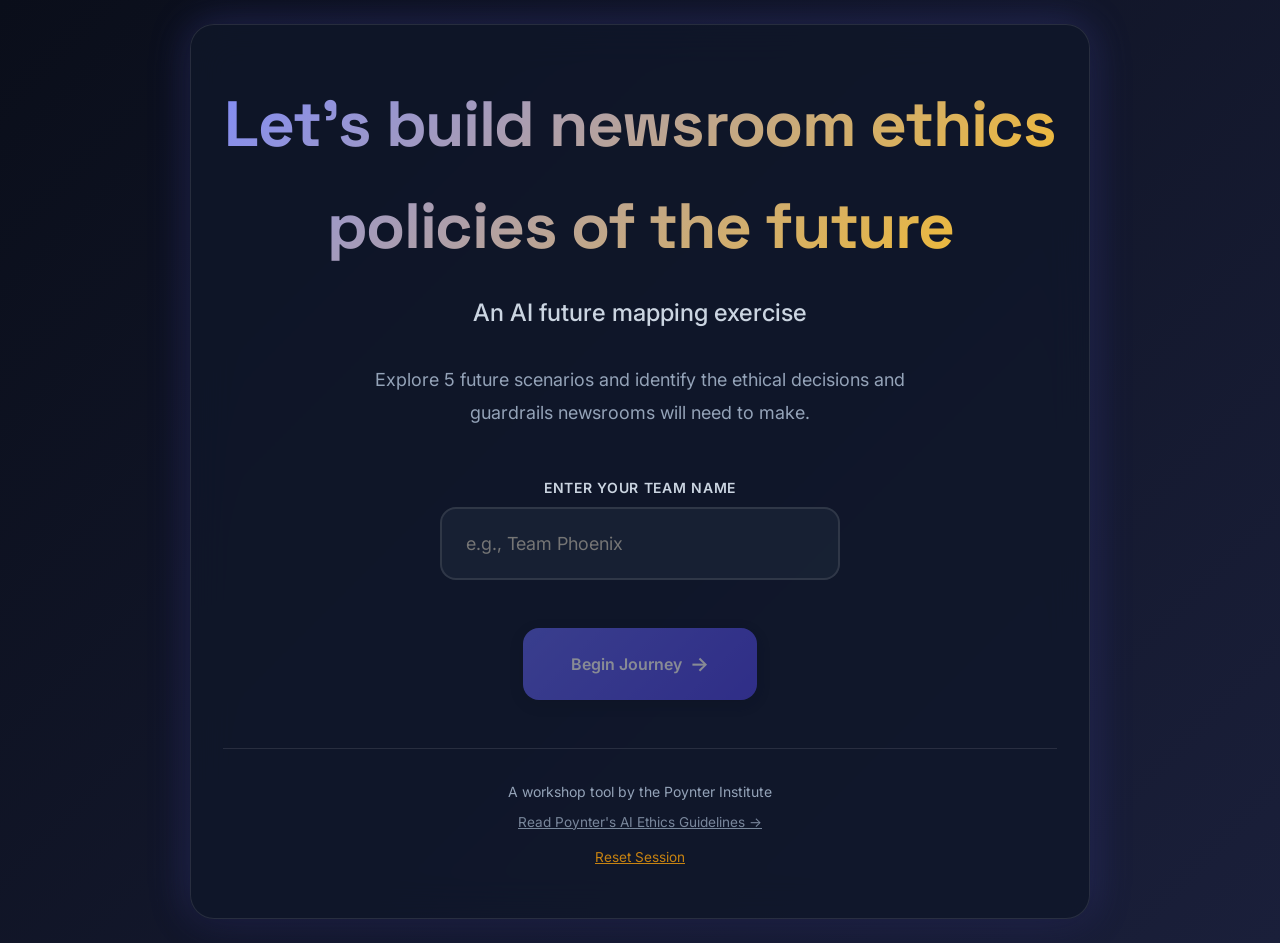
==== commit 834fdd20: "Update welcome screen copy for Hacks/Hackers Baltimore session - New title: 'Let's build newsroom et" ====
--- a/future-ethics-app/index.html
+++ b/future-ethics-app/index.html
@@ -24,10 +24,11 @@
         <!-- Welcome Screen -->
         <div id="welcome-screen" class="screen active">
             <div class="welcome-content">
-                <h1 class="main-title">Future Ethics</h1>
-                <p class="subtitle">AI Journalism Decision Game</p>
+                <h1 class="main-title">Let's build newsroom ethics policies of the future</h1>
+                <p class="subtitle">An AI future mapping exercise</p>
                 <p class="description">
-                    Explore 5 future scenarios and identify the ethical decisions newsrooms will need to make.
+                    Explore 5 future scenarios and identify the ethical decisions and guardrails newsrooms will need to
+                    make.
                 </p>
 
                 <div class="team-input-container">
@@ -266,8 +267,10 @@
                                     <button type="button" class="tag-toggle" data-value="Technical">Technical</button>
                                     <button type="button" class="tag-toggle" data-value="Editorial">Editorial</button>
                                     <button type="button" class="tag-toggle" data-value="Training">Training</button>
-                                    <button type="button" class="tag-toggle" data-value="Transparency">Transparency</button>
-                                    <button type="button" class="tag-toggle" data-value="Organizational">Organizational</button>
+                                    <button type="button" class="tag-toggle"
+                                        data-value="Transparency">Transparency</button>
+                                    <button type="button" class="tag-toggle"
+                                        data-value="Organizational">Organizational</button>
                                 </div>
                             </div>
 
@@ -332,8 +335,7 @@
 
                     <div class="reflection-question">
                         <label for="reflection-hardest">What was the hardest part of this scenario to decide?</label>
-                        <textarea id="reflection-hardest" rows="3"
-                            placeholder="What made this challenging?"></textarea>
+                        <textarea id="reflection-hardest" rows="3" placeholder="What made this challenging?"></textarea>
                     </div>
 
                     <div class="reflection-question">
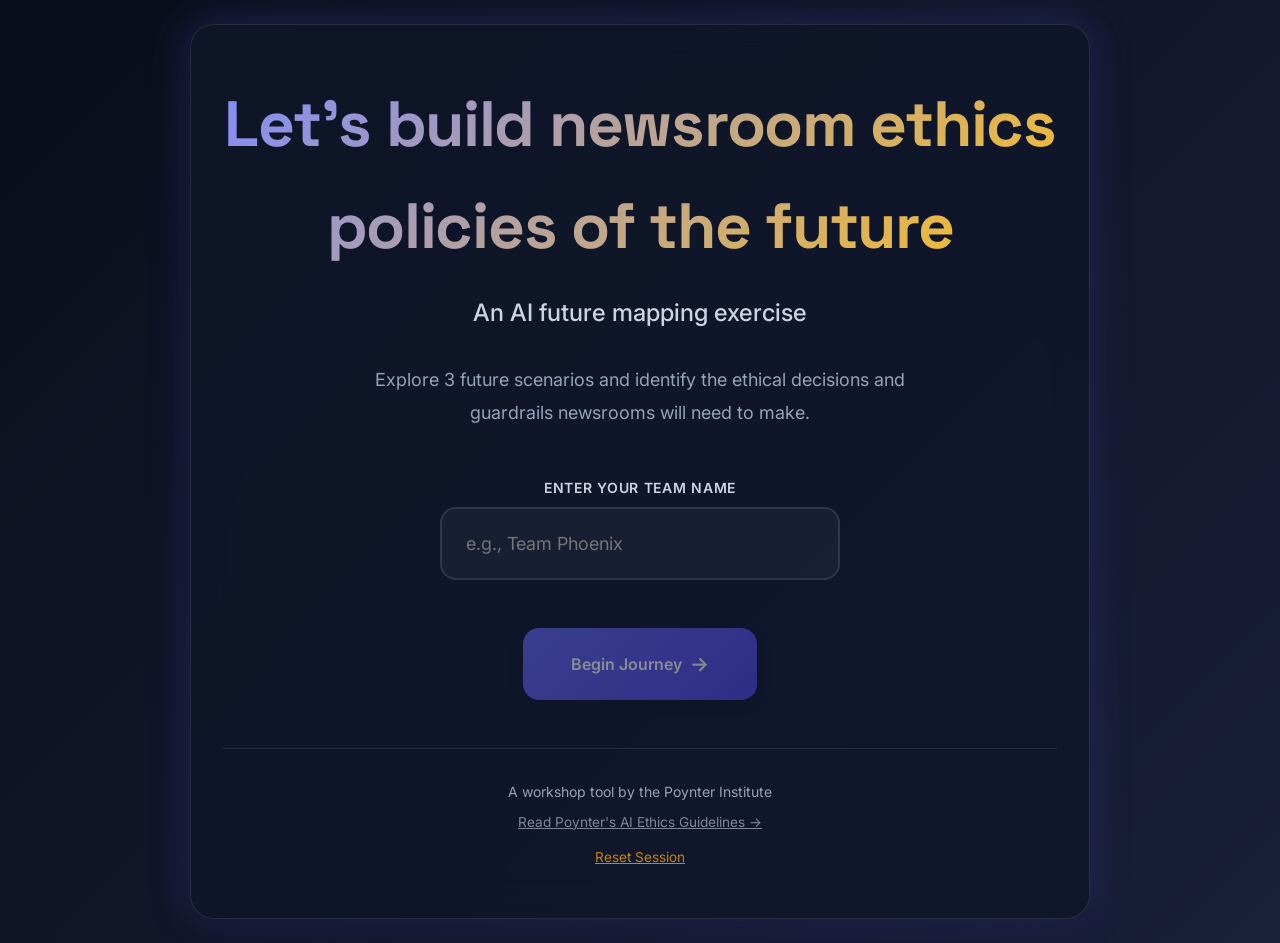
==== commit 6644f129: "Update welcome copy to reflect 3 scenarios Co-Authored-By: Claude Opus 4.7 (1M context) <noreply@ant" ====
--- a/future-ethics-app/index.html
+++ b/future-ethics-app/index.html
@@ -27,7 +27,7 @@
                 <h1 class="main-title">Let's build newsroom ethics policies of the future</h1>
                 <p class="subtitle">An AI future mapping exercise</p>
                 <p class="description">
-                    Explore 5 future scenarios and identify the ethical decisions and guardrails newsrooms will need to
+                    Explore 3 future scenarios and identify the ethical decisions and guardrails newsrooms will need to
                     make.
                 </p>
 
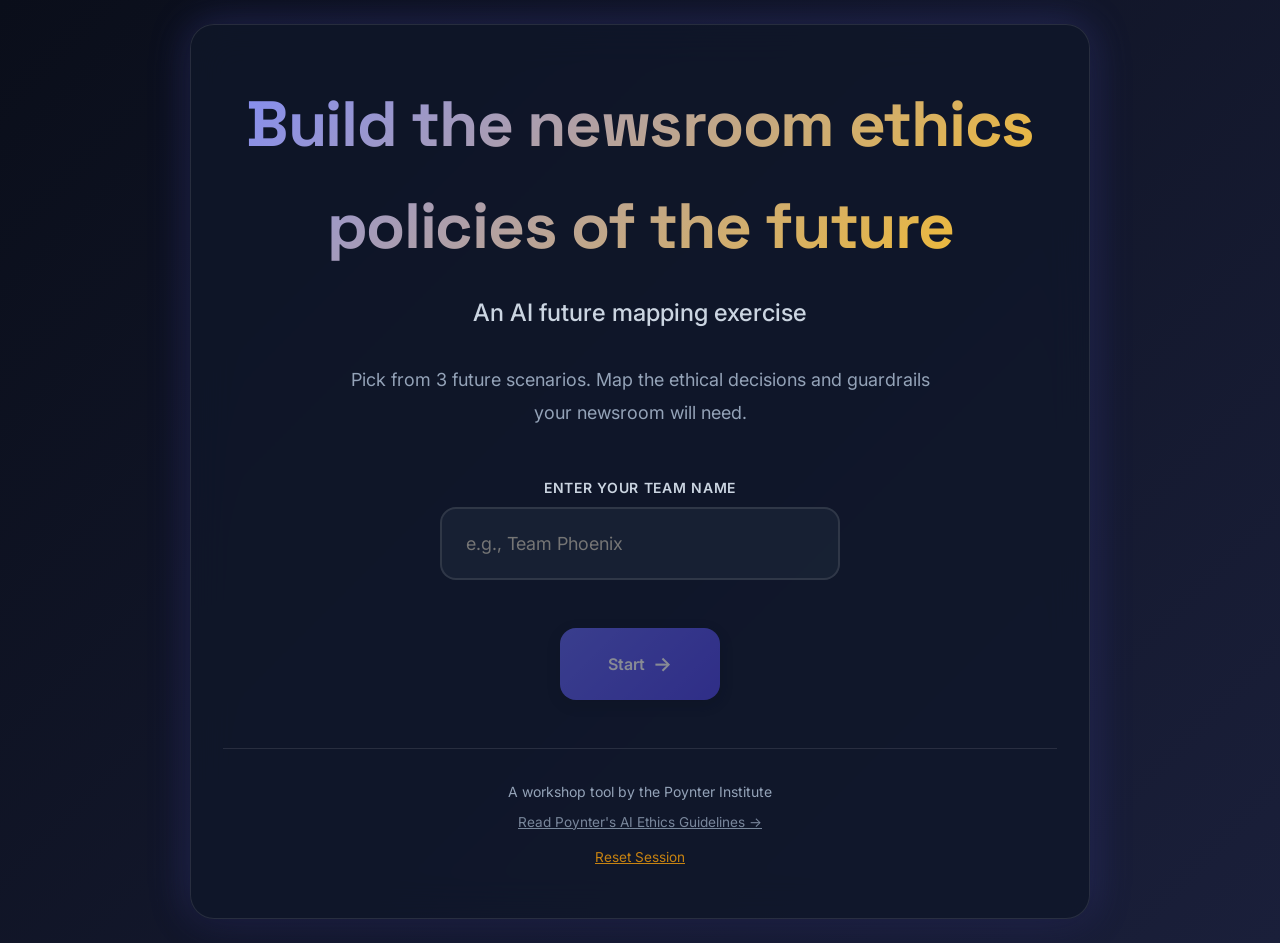
==== commit 33ab9a4f: "AI-detox all user-facing copy Stripped em-dashes and "not X — Y" dramatic pivots from the three scen" ====
--- a/future-ethics-app/index.html
+++ b/future-ethics-app/index.html
@@ -24,20 +24,19 @@
         <!-- Welcome Screen -->
         <div id="welcome-screen" class="screen active">
             <div class="welcome-content">
-                <h1 class="main-title">Let's build newsroom ethics policies of the future</h1>
+                <h1 class="main-title">Build the newsroom ethics policies of the future</h1>
                 <p class="subtitle">An AI future mapping exercise</p>
                 <p class="description">
-                    Explore 3 future scenarios and identify the ethical decisions and guardrails newsrooms will need to
-                    make.
+                    Pick from 3 future scenarios. Map the ethical decisions and guardrails your newsroom will need.
                 </p>
 
                 <div class="team-input-container">
-                    <label for="team-name">Enter Your Team Name</label>
+                    <label for="team-name">Enter your team name</label>
                     <input type="text" id="team-name" placeholder="e.g., Team Phoenix" autocomplete="off">
                 </div>
 
                 <button id="start-btn" class="primary-btn" disabled>
-                    Begin Journey
+                    Start
                     <span class="btn-arrow">&rarr;</span>
                 </button>
 
@@ -56,8 +55,8 @@
         <!-- Selection Screen -->
         <div id="selection-screen" class="screen">
             <div class="selection-container">
-                <h1 class="screen-title">Choose Your Scenario</h1>
-                <p class="screen-subtitle">Select a future journalism scenario to explore</p>
+                <h1 class="screen-title">Choose a scenario</h1>
+                <p class="screen-subtitle">Pick one to work through with your team</p>
                 <div id="scenarios-grid" class="scenarios-grid">
                     <!-- Scenario cards will be rendered here -->
                 </div>
@@ -70,7 +69,7 @@
                 <div class="progress-stepper">
                     <div class="step active">
                         <span class="step-number">1</span>
-                        <span class="step-label">Choose Path</span>
+                        <span class="step-label">Choose path</span>
                     </div>
                     <div class="step-connector"></div>
                     <div class="step">
@@ -100,12 +99,12 @@
 
                 <div class="path-story">
                     <button class="story-toggle" id="story-toggle">
-                        <h4>The Story <span class="toggle-icon" id="toggle-icon">+</span></h4>
+                        <h4>The story <span class="toggle-icon" id="toggle-icon">+</span></h4>
                     </button>
                     <div class="story-body collapsed" id="story-body">
                         <p id="path-story-text"></p>
                         <div class="path-signals">
-                            <h4>Strong Signals</h4>
+                            <h4>Strong signals</h4>
                             <ul id="path-signals-list"></ul>
                         </div>
                     </div>
@@ -158,7 +157,7 @@
                 </div>
 
                 <div class="phase-header">
-                    <span class="phase-badge">Phase 2: Ethical Issues</span>
+                    <span class="phase-badge">Phase 2: Ethical issues</span>
                     <h2 id="ethics-scenario-title" class="scenario-title"></h2>
                 </div>
 
@@ -170,20 +169,20 @@
                 <div class="phase-layout">
                     <div class="scenario-info-panel">
                         <div class="info-group">
-                            <h4>The Tension</h4>
+                            <h4>The tension</h4>
                             <p id="ethics-tension-text"></p>
                         </div>
                     </div>
 
                     <div class="input-panel">
                         <h3>What ethical issues does this path create?</h3>
-                        <p class="input-hint">Given the path your team chose, what ethical challenges arise? <span
+                        <p class="input-hint">Given the path your team chose, what ethical problems show up? <span
                                 id="issues-count" class="count-badge">0 issues</span></p>
 
                         <div class="issue-input-container">
                             <textarea id="issue-input" placeholder="e.g., Loss of human editorial oversight..."
                                 rows="2"></textarea>
-                            <button id="add-issue-btn" class="add-btn">+ Add Issue</button>
+                            <button id="add-issue-btn" class="add-btn">+ Add issue</button>
                         </div>
 
                         <div id="issues-list" class="issues-list">
@@ -234,25 +233,25 @@
                 </div>
 
                 <div class="phase-header">
-                    <span class="phase-badge">Phase 3: Safeguards & Guidelines</span>
+                    <span class="phase-badge">Phase 3: Safeguards & guidelines</span>
                     <h2 id="safeguards-scenario-title" class="scenario-title"></h2>
                 </div>
 
                 <div class="phase-layout">
                     <div class="scenario-info-panel">
                         <div class="info-group">
-                            <h4>Your Chosen Path</h4>
+                            <h4>Your chosen path</h4>
                             <p id="safeguards-chosen-path"></p>
                         </div>
                         <div class="info-group">
-                            <h4>Your Ethical Issues</h4>
+                            <h4>Your ethical issues</h4>
                             <ul id="selected-issues-list"></ul>
                         </div>
                     </div>
 
                     <div class="input-panel">
-                        <h3>Safeguards & New Ethics Guidelines</h3>
-                        <p class="input-hint">What policies would your newsroom implement to address these issues?
+                        <h3>Safeguards & new ethics guidelines</h3>
+                        <p class="input-hint">What policies would your newsroom write to address these issues?
                             <span id="safeguards-count" class="count-badge">0 safeguards</span>
                         </p>
 
@@ -274,7 +273,7 @@
                                 </div>
                             </div>
 
-                            <button id="add-safeguard-btn" class="add-btn">+ Add Safeguard</button>
+                            <button id="add-safeguard-btn" class="add-btn">+ Add safeguard</button>
                         </div>
 
                         <div id="safeguards-list" class="safeguards-list">
@@ -325,23 +324,22 @@
                 </div>
 
                 <div class="phase-header">
-                    <span class="phase-badge">Phase 4: Reflection</span>
+                    <span class="phase-badge">Phase 4: Reflect</span>
                     <h2 id="reflection-scenario-title" class="scenario-title"></h2>
                 </div>
 
                 <div class="reflection-content">
-                    <p class="reflection-intro">Before we finish, take a moment to reflect on your decision-making
-                        process.</p>
+                    <p class="reflection-intro">Before you finish, reflect on how the conversation went.</p>
 
                     <div class="reflection-question">
                         <label for="reflection-hardest">What was the hardest part of this scenario to decide?</label>
-                        <textarea id="reflection-hardest" rows="3" placeholder="What made this challenging?"></textarea>
+                        <textarea id="reflection-hardest" rows="3" placeholder="What made it hard?"></textarea>
                     </div>
 
                     <div class="reflection-question">
                         <label for="reflection-disagreement">Where did your team disagree most?</label>
                         <textarea id="reflection-disagreement" rows="3"
-                            placeholder="What points of tension emerged?"></textarea>
+                            placeholder="Where was the friction?"></textarea>
                     </div>
 
                     <div class="reflection-question">
@@ -362,7 +360,7 @@
                         <span class="btn-arrow">&larr;</span> Back to Safeguards
                     </button>
                     <button id="reflection-finish-btn" class="nav-btn primary-btn">
-                        View Final Summary <span class="btn-arrow">&rarr;</span>
+                        View final summary <span class="btn-arrow">&rarr;</span>
                     </button>
                 </div>
             </div>
@@ -380,10 +378,10 @@
 
                 <div class="summary-actions">
                     <button id="export-btn" class="secondary-btn">
-                        Export Results
+                        Export results
                     </button>
                     <button id="restart-btn" class="primary-btn">
-                        Start New Session
+                        Start a new session
                     </button>
                 </div>
             </div>
